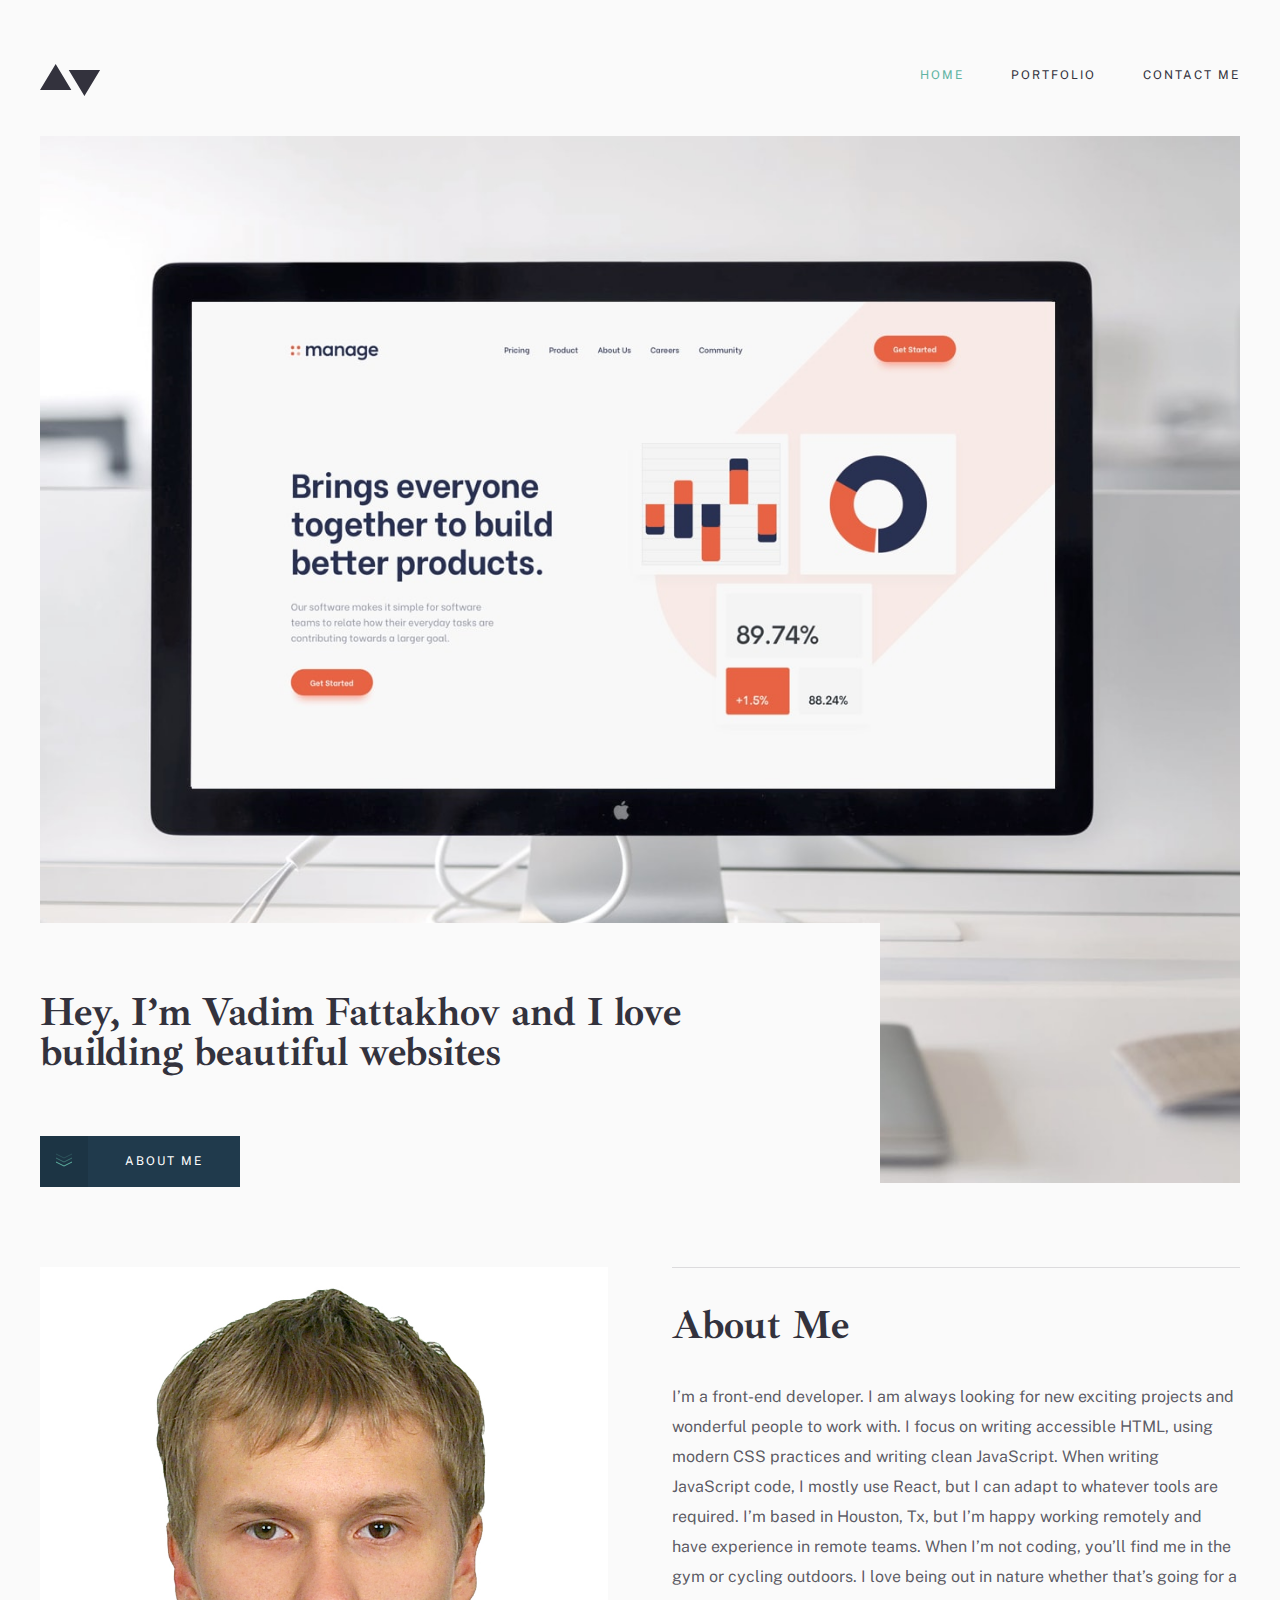
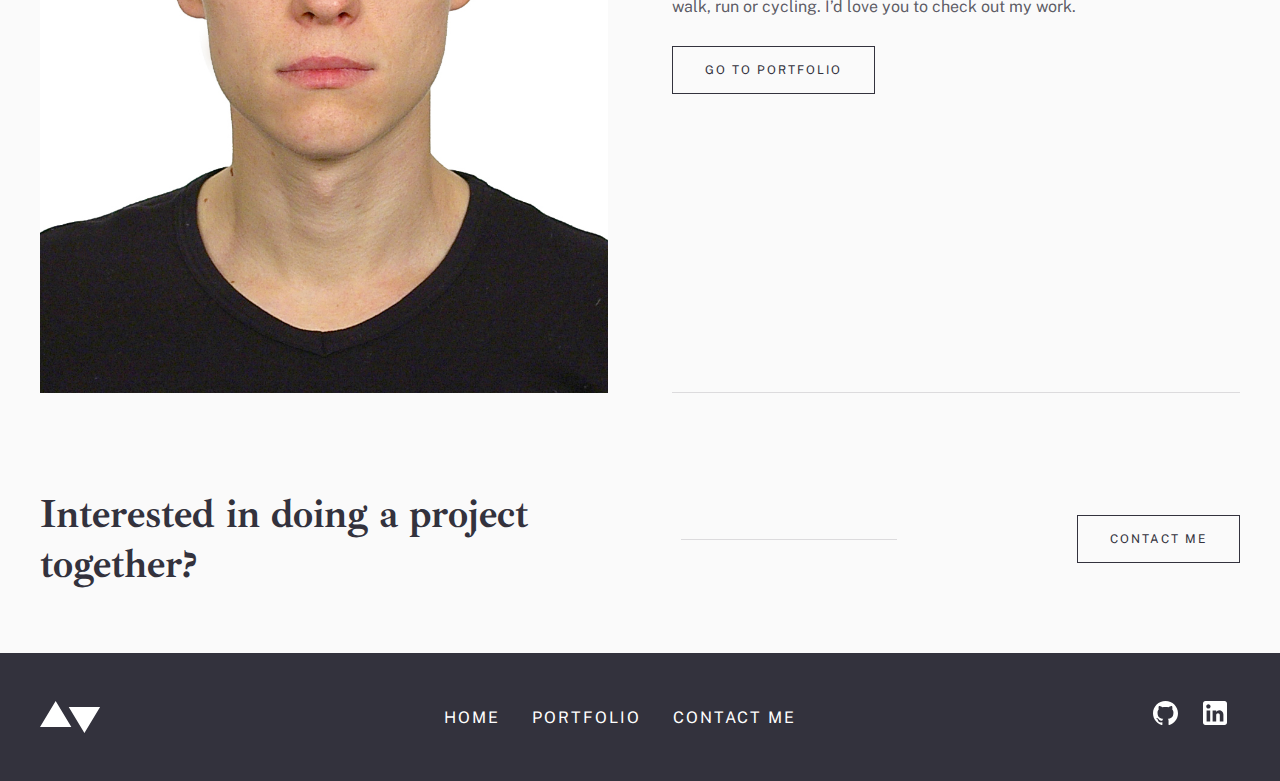
==== index.html @ 5316b746 "Replace Content. Finish Portfolio Detail" ====
<!DOCTYPE html>
<html lang="en">
  <head>
    <meta charset="UTF-8" />
    <meta name="viewport" content="width=device-width, initial-scale=1.0" />

    <link
      rel="icon"
      type="image/png"
      sizes="32x32"
      href="./images/favicon-32x32.png"
    />
    <link rel="stylesheet" href="./styles.css" />
    <script src="./script.js" defer></script>
    <title>Vadim F. Web Developer</title>
  </head>
  <body>
    <header class="navbar">
      <div class="container">
        <svg
          width="61"
          height="32"
          viewBox="0 0 61 32"
          fill="none"
          xmlns="http://www.w3.org/2000/svg"
        >
          <path
            fill-rule="evenodd"
            clip-rule="evenodd"
            d="M31.3469 26.1224L15.6735 0L0 26.1224H31.3469ZM60.0816 5.87755L44.4082 32L28.7347 5.87755H60.0816Z"
            fill="#33323d"
          />
        </svg>

        <img
          id="mobile-cta"
          class="mobile-menu"
          src="images/icons/hamburger.svg"
          alt="Open Navigation"
        />

        <nav id="nav" aria-label="primary-navigation">
          <div class="mobile-menu-exit">
            <img
              src="/images/icons/close.svg"
              id="mobile-exit"
              alt="Close Navigation"
            />
          </div>
          <ul class="nav-links">
            <li><a class="active" href="#">Home</a></li>
            <li><a href="./portfolio.html">Portfolio</a></li>
            <li><a href="./contact.html">Contact Me</a></li>
          </ul>
        </nav>
      </div>
    </header>
    <section class="hero">
      <div class="container">
        <img
          src="./images/homepage/mobile/image-homepage-hero.jpg"
          class="hero-img"
          alt="hero image"
          srcset="
            /images/homepage/mobile/image-homepage-hero.jpg      311w,
            /images/homepage/mobile/image-homepage-hero@2x.jpg   622w,
            /images/homepage/tablet/image-homepage-hero.jpg      688w,
            /images/homepage/desktop/image-homepage-hero.jpg    1110w,
            /images/homepage/tablet/image-homepage-hero@2x.jpg  1376w,
            /images/homepage/desktop/image-homepage-hero@2x.jpg 2220w
          "
        />
        <div class="welcome-block">
          <h1 class="welcome-text">
            Hey, I&CloseCurlyQuote;m Vadim Fattakhov and I love building
            beautiful websites
          </h1>

          <a href="#about-me">
            <div class="about-me-link">
              <div class="arrows">
                <img src="/images/icons/down-arrows.svg" alt="down-arrows" />
              </div>
              <div class="about-me-text">About Me</div>
            </div>
          </a>
        </div>
      </div>
    </section>
    <main class="main">
      <div class="container">
        <div class="main-pic">
          <!-- <img
            src="/images/homepage/mobile/image-homepage-hero.jpg"
            alt="Developer's Picture"
            srcset="
              /images/homepage/mobile/image-homepage-profile.jpg      311w,
              /images/homepage/mobile/image-homepage-profile@2x.jpg   622w,
              /images/homepage/tablet/image-homepage-profile.jpg      281w,
              /images/homepage/desktop/image-homepage-profile.jpg     540w,
              /images/homepage/desktop/image-homepage-profile@2x.jpg 1080w
            "
          /> -->
          <img
            src="/images/homepage/Vadim_photo.jpg"
            alt="Developer's Picture"
          />
        </div>
        <article class="main-text">
          <h2 id="about-me">About Me</h2>
          <p>
            I&CloseCurlyQuote;m a front-end developer. I am always looking for
            new exciting projects and wonderful people to work with. I focus on
            writing accessible HTML, using modern CSS practices and writing
            clean JavaScript. When writing JavaScript code, I mostly use React,
            but I can adapt to whatever tools are required. I&CloseCurlyQuote;m
            based in Houston, Tx, but I&CloseCurlyQuote;m happy working remotely
            and have experience in remote teams. When I&CloseCurlyQuote;m not
            coding, you&CloseCurlyQuote;ll find me in the gym or cycling
            outdoors. I love being out in nature whether that&CloseCurlyQuote;s
            going for a walk, run or cycling. I&CloseCurlyQuote;d love you to
            check out my work.
          </p>
          <a class="main-cta" href="./portfolio.html">Go To Portfolio</a>
        </article>
      </div>
    </main>
    <section class="cooperation">
      <div class="container">
        <h2>Interested in doing a project together?</h2>
        <div class="cross-line"></div>
        <div class="cta-div">
          <a class="main-cta" href="#">Contact Me</a>
        </div>
      </div>
    </section>
    <footer class="footer">
      <div class="container">
        <nav class="secondary-navigation" aria-label="secondary-navigation">
          <svg
            width="61"
            height="32"
            viewBox="0 0 61 32"
            fill="none"
            xmlns="http://www.w3.org/2000/svg"
          >
            <path
              fill-rule="evenodd"
              clip-rule="evenodd"
              d="M31.3469 26.1224L15.6735 0L0 26.1224H31.3469ZM60.0816 5.87755L44.4082 32L28.7347 5.87755H60.0816Z"
              fill="white"
            />
          </svg>

          <ul class="nav-links">
            <li><a href="">Home</a></li>
            <li><a href="./portfolio.html">Portfolio</a></li>
            <li><a href="./contact.html">Contact Me</a></li>
          </ul>
          <ul class="social-links">
            <li>
              <a href="https://github.com/VFTHV">
                <svg
                  width="25"
                  height="24"
                  viewBox="0 0 25 24"
                  fill="none"
                  xmlns="http://www.w3.org/2000/svg"
                >
                  <path
                    d="M12.5 0C5.59375 0 0 5.50948 0 12.3045C0 17.742 3.58125 22.3531 8.54688 23.9788C9.17188 24.0946 9.40104 23.7137 9.40104 23.3871C9.40104 23.095 9.39062 22.3207 9.38542 21.295C5.90833 22.0369 5.175 19.6442 5.175 19.6442C4.60625 18.2241 3.78437 17.8443 3.78437 17.8443C2.65208 17.0815 3.87188 17.0971 3.87188 17.0971C5.12708 17.1827 5.78646 18.3649 5.78646 18.3649C6.90104 20.2463 8.7125 19.7027 9.42708 19.3886C9.53958 18.5924 9.86146 18.0509 10.2188 17.743C7.44271 17.4352 4.525 16.3771 4.525 11.6628C4.525 10.3198 5.00937 9.22212 5.81146 8.36127C5.67083 8.05031 5.24896 6.7992 5.92083 5.10462C5.92083 5.10462 6.96771 4.77489 9.35833 6.36617C10.3583 6.09278 11.4208 5.95713 12.4833 5.95087C13.5458 5.95713 14.6083 6.09278 15.6083 6.36617C17.9833 4.77489 19.0302 5.10462 19.0302 5.10462C19.7021 6.7992 19.2802 8.05031 19.1552 8.36127C19.9521 9.22212 20.4365 10.3198 20.4365 11.6628C20.4365 16.3897 17.5146 17.43 14.7333 17.7326C15.1708 18.102 15.5771 18.8564 15.5771 20.0094C15.5771 21.656 15.5615 22.9791 15.5615 23.3788C15.5615 23.7012 15.7802 24.0862 16.4208 23.9631C21.4219 22.3478 25 17.7336 25 12.3045C25 5.50948 19.4031 0 12.5 0V0Z"
                    fill="white"
                  />
                </svg>
              </a>
            </li>
            <li>
              <a href="https://www.linkedin.com/in/vadim-fthv/">
                <svg
                  width="24"
                  height="24"
                  viewBox="0 0 24 24"
                  fill="none"
                  xmlns="http://www.w3.org/2000/svg"
                >
                  <path
                    fill-rule="evenodd"
                    clip-rule="evenodd"
                    d="M2.4 0H21.6C22.92 0 24 1.08 24 2.4V21.6C24 22.92 22.92 24 21.6 24H2.4C1.08 24 0 22.92 0 21.6V2.4C0 1.08 1.08 0 2.4 0ZM3.6 20.4H7.2V9.6H3.6V20.4ZM5.4 7.56C4.2 7.56 3.24 6.6 3.24 5.4C3.24 4.2 4.2 3.24 5.4 3.24C6.6 3.24 7.56 4.2 7.56 5.4C7.56 6.6 6.6 7.56 5.4 7.56ZM16.8 20.4H20.4V13.56C20.4 11.28 18.48 9.36 16.2 9.36C15.12 9.36 13.8 10.08 13.2 11.04V9.6H9.6V20.4H13.2V14.04C13.2 13.08 14.04 12.24 15 12.24C15.96 12.24 16.8 13.08 16.8 14.04V20.4Z"
                    fill="white"
                  />
                </svg>
              </a>
            </li>
          </ul>
        </nav>
      </div>
    </footer>
  </body>
</html>
---- styles.css ----
@import url("https://fonts.googleapis.com/css2?family=Ibarra+Real+Nova:wght@400;500;800&family=Public+Sans:wght@400;500;700&display=swap");
* {
  -webkit-box-sizing: border-box;
          box-sizing: border-box;
  margin: 0;
  padding: 0;
}

* ul {
  list-style-type: none;
}

* a {
  text-decoration: none;
}

body {
  font-family: Public Sans;
  background-color: #fafafa;
  color: #33323d;
}

h1,
h2 {
  font-family: Ibarra Real Nova;
  font-size: 40px;
  font-weight: 800;
}

.container {
  margin-inline: 1.5rem;
}

.navbar {
  margin-block: 2.5rem;
}

.navbar .container {
  display: -webkit-box;
  display: -ms-flexbox;
  display: flex;
  place-content: space-between;
}

.navbar .mobile-menu {
  cursor: pointer;
  height: 13px;
}

.navbar nav {
  display: block;
  position: fixed;
  right: 0;
  margin-right: 1.5rem;
  display: none;
}

.navbar nav .mobile-menu-exit {
  text-align: end;
}

.navbar nav .mobile-menu-exit img {
  background-color: #fafafa;
  cursor: pointer;
  height: 24px;
  width: 24px;
}

.navbar nav .nav-links {
  background-color: #33323d;
  padding: 1rem 4rem;
  margin-top: 2rem;
}

.navbar nav .nav-links li {
  text-align: center;
  margin-block: 1rem;
}

.navbar nav .nav-links li a {
  color: white;
  letter-spacing: 2px;
  text-transform: uppercase;
  font-size: 12px;
}

nav.visible {
  display: block;
}

.hero .hero-img {
  width: 100%;
}

.hero .welcome-text {
  margin-top: 1.3rem;
  margin-bottom: 2rem;
  line-height: 40px;
}

.about-me-link {
  background-color: #203a4c;
  width: 12.5rem;
  display: -webkit-box;
  display: -ms-flexbox;
  display: flex;
  -webkit-box-align: center;
      -ms-flex-align: center;
          align-items: center;
}

.about-me-link .arrows {
  padding: 1rem;
  background-color: rgba(0, 0, 0, 0.1);
}

.about-me-link .about-me-text {
  color: white;
  margin-inline: auto;
  text-transform: uppercase;
  font-size: 12px;
  letter-spacing: 2px;
}

.main .container {
  margin-top: 5rem;
  margin-bottom: 3rem;
}

.main .main-pic {
  margin-bottom: 2rem;
}

.main .main-pic img {
  width: 100%;
}

.main .main-text {
  padding-block: 2rem;
  border-top: 1px solid rgba(51, 50, 61, 0.15);
  border-bottom: 1px solid rgba(51, 50, 61, 0.15);
}

.main .main-text h2 {
  margin-bottom: 2rem;
}

p {
  line-height: 30px;
  color: rgba(51, 50, 61, 0.8);
  margin-bottom: 1.5rem;
}

.main-cta {
  padding: 1rem 2rem;
  display: inline-block;
  border: 1px solid #33323d;
  color: #33323d;
  font-size: 12px;
  letter-spacing: 2px;
  text-transform: uppercase;
}

.secondary-cta {
  padding: 1rem 2rem;
  display: inline-block;
  border: none;
  color: white;
  background-color: #203a4c;
  font-size: 12px;
  letter-spacing: 2px;
  text-transform: uppercase;
  cursor: pointer;
}

.cooperation {
  margin-top: 6rem;
  margin-bottom: 4rem;
  text-align: center;
}

.cooperation h2 {
  margin-bottom: 2rem;
}

.footer {
  padding-block: 3rem;
  background-color: #33323d;
}

.footer .secondary-navigation {
  text-align: center;
}

.footer .secondary-navigation .nav-links li {
  padding-block: 1rem;
}

.footer .secondary-navigation .nav-links li a {
  color: white;
  text-transform: uppercase;
  letter-spacing: 2px;
}

.social-links {
  display: -webkit-box;
  display: -ms-flexbox;
  display: flex;
  -webkit-box-pack: center;
      -ms-flex-pack: center;
          justify-content: center;
  margin-top: 1rem;
}

.social-links li {
  margin-inline: 0.5rem;
}

.justify-content-start {
  -webkit-box-pack: start;
      -ms-flex-pack: start;
          justify-content: start;
}

.main-contact-me .container {
  padding-block: 1rem;
  border-top: 1px solid rgba(51, 50, 61, 0.15);
  border-bottom: 1px solid rgba(51, 50, 61, 0.15);
}

.main-contact-me p {
  margin-block: 1rem;
}

.contact-form {
  margin-bottom: 5rem;
}

.contact-form h2 {
  margin-block: 1.5rem;
}

.contact-form .form-item {
  margin-block: 1rem;
}

.contact-form .form-item input,
.contact-form .form-item textarea {
  width: 100%;
  margin-top: 0.5rem;
  padding: 1rem;
  background-color: rgba(51, 50, 61, 0.1);
  border: none;
}

.contact-form .form-item input::-webkit-input-placeholder,
.contact-form .form-item textarea::-webkit-input-placeholder {
  font-family: Public Sans;
}

.contact-form .form-item input:-ms-input-placeholder,
.contact-form .form-item textarea:-ms-input-placeholder {
  font-family: Public Sans;
}

.contact-form .form-item input::-ms-input-placeholder,
.contact-form .form-item textarea::-ms-input-placeholder {
  font-family: Public Sans;
}

.contact-form .form-item input::placeholder,
.contact-form .form-item textarea::placeholder {
  font-family: Public Sans;
}

.contact-form .form-item input:focus,
.contact-form .form-item textarea:focus {
  outline: solid 1px #5fb4a2;
}

.form-error::after {
  content: "This field is required";
  font-size: 10px;
  font-weight: 800;
  font-style: italic;
  color: #f43030;
}

@media only screen and (min-width: 768px) {
  .container {
    margin-inline: 2.5rem;
  }
  .navbar {
    margin-top: 4rem;
  }
  .mobile-menu,
  .mobile-menu-exit {
    display: none;
  }
  #nav {
    display: initial;
    position: unset;
    margin-right: 0;
  }
  #nav .nav-links {
    background-color: unset;
    padding: unset;
    width: 20rem;
    display: -webkit-box;
    display: -ms-flexbox;
    display: flex;
    -webkit-box-pack: justify;
        -ms-flex-pack: justify;
            justify-content: space-between;
    margin-top: 0;
  }
  #nav .nav-links li {
    text-align: unset;
    margin-block: unset;
  }
  #nav .nav-links li a {
    color: #33323d;
    letter-spacing: 2px;
    text-transform: uppercase;
    font-size: 12px;
  }
  #nav .nav-links li .active {
    color: #5fb4a2;
  }
  .hero .container {
    position: relative;
  }
  .hero .container .welcome-block {
    position: absolute;
    bottom: 0;
    background-color: #fafafa;
    width: 70%;
    padding-top: 3rem;
  }
  .hero .container .welcome-block .welcome-text {
    width: 80%;
    margin-bottom: 4rem;
  }
  .main .container {
    display: -webkit-box;
    display: -ms-flexbox;
    display: flex;
    gap: 4rem;
  }
  .main .container .main-pic {
    margin-bottom: 0;
  }
  .main .container .main-pic img {
    height: 100%;
    -o-object-fit: cover;
       object-fit: cover;
    -o-object-position: 80% 0%;
       object-position: 80% 0%;
  }
  .main .container > * {
    -webkit-box-flex: 2;
        -ms-flex: 2;
            flex: 2;
  }
  .cooperation .container {
    display: -ms-grid;
    display: grid;
    -ms-grid-columns: 0.9fr 0.32fr 0.46fr;
        grid-template-columns: 0.9fr 0.32fr 0.46fr;
    -ms-grid-rows: 1fr;
        grid-template-rows: 1fr;
    grid-column-gap: 2rem;
    grid-row-gap: 0px;
  }
  .cooperation .container h2 {
    text-align: start;
    margin-bottom: 0;
  }
  .cooperation .container .cross-line {
    width: 100%;
    margin-block: auto;
    height: 0;
    border-top: 1px solid rgba(51, 50, 61, 0.15);
  }
  .cooperation .container .cta-div {
    margin-block: auto;
    text-align: end;
  }
  .footer {
    padding-block: 3rem;
  }
  .footer .secondary-navigation {
    display: -webkit-box;
    display: -ms-flexbox;
    display: flex;
    -webkit-box-pack: justify;
        -ms-flex-pack: justify;
            justify-content: space-between;
  }
  .footer .secondary-navigation .nav-links {
    display: -webkit-box;
    display: -ms-flexbox;
    display: flex;
  }
  .footer .secondary-navigation .nav-links li {
    padding-block: unset;
    margin-block: auto;
    margin-inline: 1rem;
  }
  .footer .secondary-navigation .social-links {
    display: -webkit-box;
    display: -ms-flexbox;
    display: flex;
    -webkit-box-pack: center;
        -ms-flex-pack: center;
            justify-content: center;
    margin-top: 0;
  }
  .footer .secondary-navigation .social-links li {
    margin-inline: 0.8rem;
  }
  .about-me-link:hover {
    background-color: #5fb4a2;
  }
  .main-cta:hover {
    background-color: #33323d;
    color: #eaeaeb;
  }
  .secondary-cta:hover {
    background-color: #5fb4a2;
  }
  .portfolio .container:nth-child(even) {
    -webkit-box-orient: horizontal;
    -webkit-box-direction: reverse;
        -ms-flex-direction: row-reverse;
            flex-direction: row-reverse;
  }
  .portfolio .container .main-pic {
    padding-block: 3rem;
  }
}

@media only screen and (min-width: 1440px) {
  .container {
    margin-inline: 10.3rem;
  }
  .hero .container .welcome-block {
    background-color: #fafafa;
    width: 40%;
    padding-top: 3rem;
  }
  .hero .container .welcome-block .welcome-text {
    font-size: 50px;
    width: 80%;
    margin-bottom: 4rem;
    line-height: 50px;
  }
  .main .container {
    display: -webkit-box;
    display: -ms-flexbox;
    display: flex;
    gap: 8rem;
  }
  .main .container .main-pic {
    -webkit-box-flex: 1;
        -ms-flex-positive: 1;
            flex-grow: 1;
  }
  .main .container .main-text {
    -webkit-box-flex: 0.6;
        -ms-flex-positive: 0.6;
            flex-grow: 0.6;
    margin-right: 6rem;
    display: -webkit-box;
    display: -ms-flexbox;
    display: flex;
    -webkit-box-orient: vertical;
    -webkit-box-direction: normal;
        -ms-flex-direction: column;
            flex-direction: column;
    -webkit-box-pack: center;
        -ms-flex-pack: center;
            justify-content: center;
    -webkit-box-align: start;
        -ms-flex-align: start;
            align-items: flex-start;
  }
  .cooperation .container {
    -ms-grid-columns: 0.8fr 0.9fr 0.46fr;
        grid-template-columns: 0.8fr 0.9fr 0.46fr;
    grid-column-gap: 1rem;
  }
}
/*# sourceMappingURL=styles.css.map */
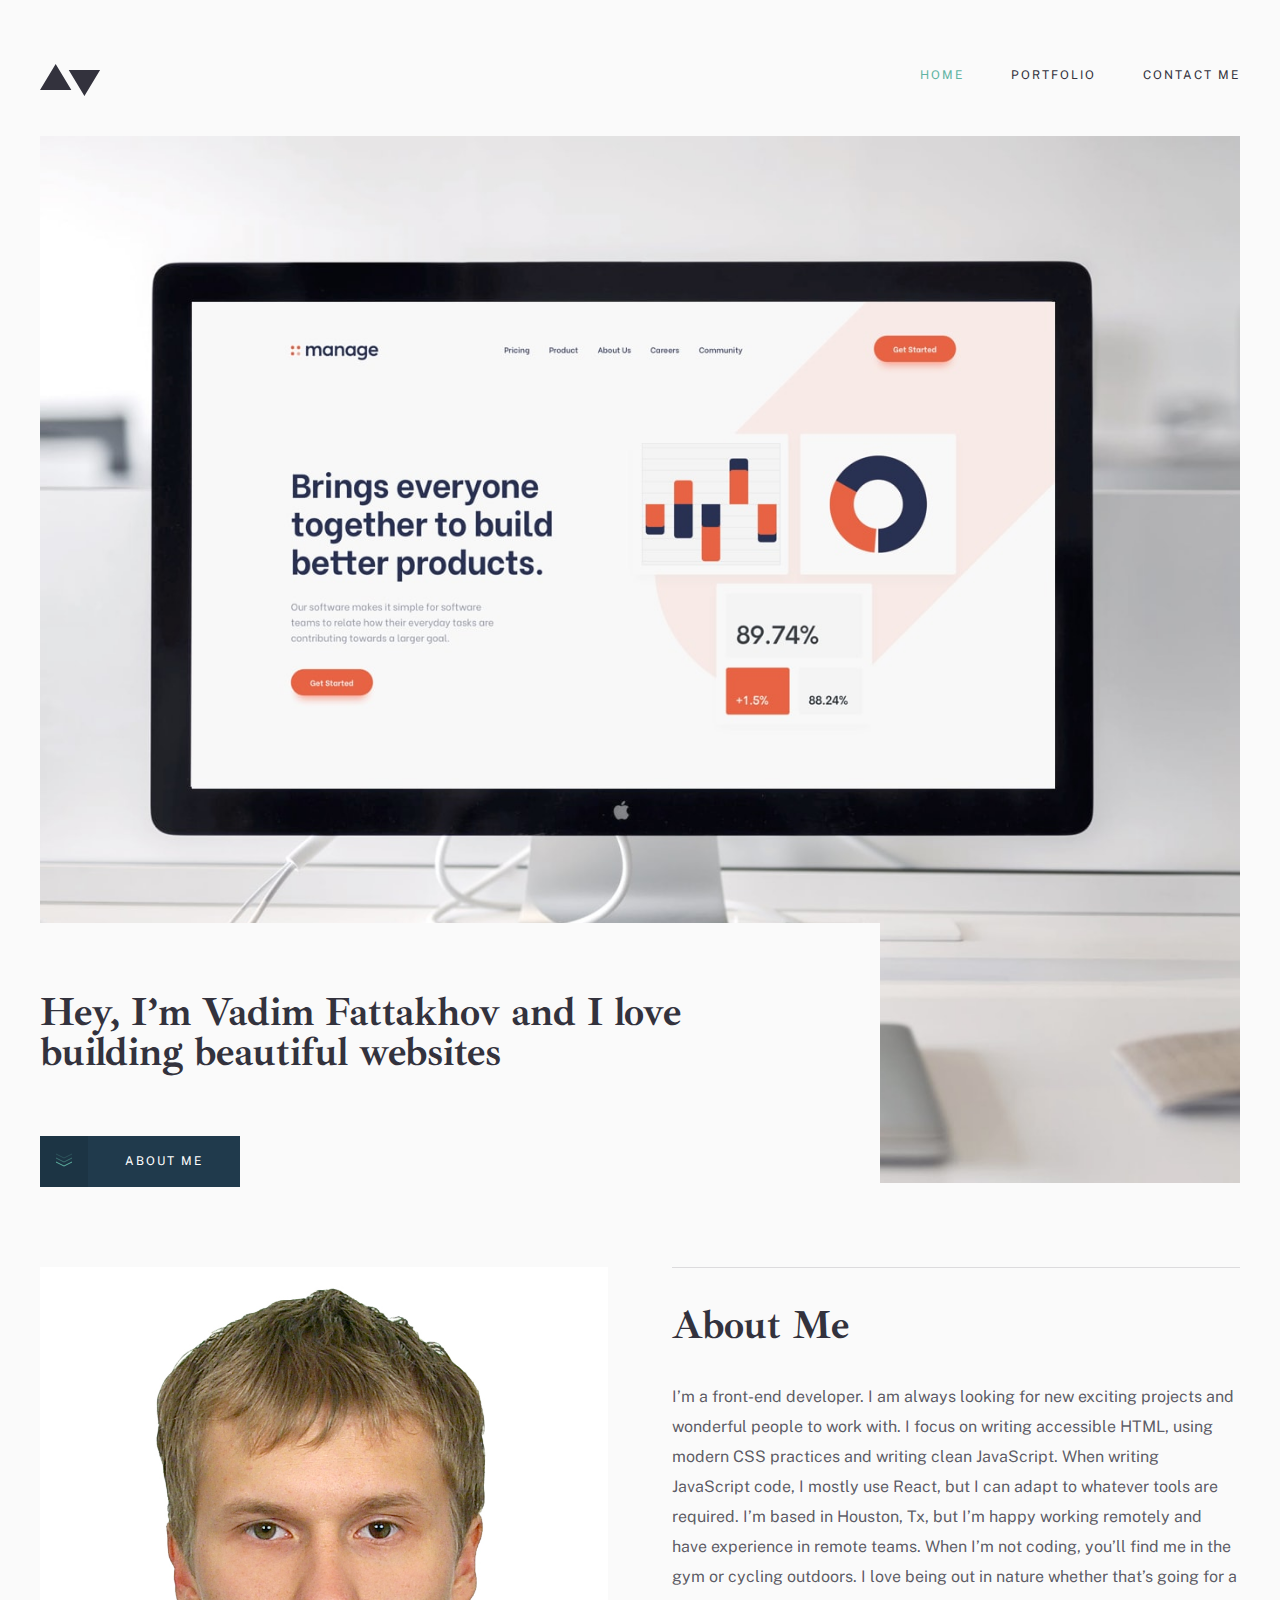
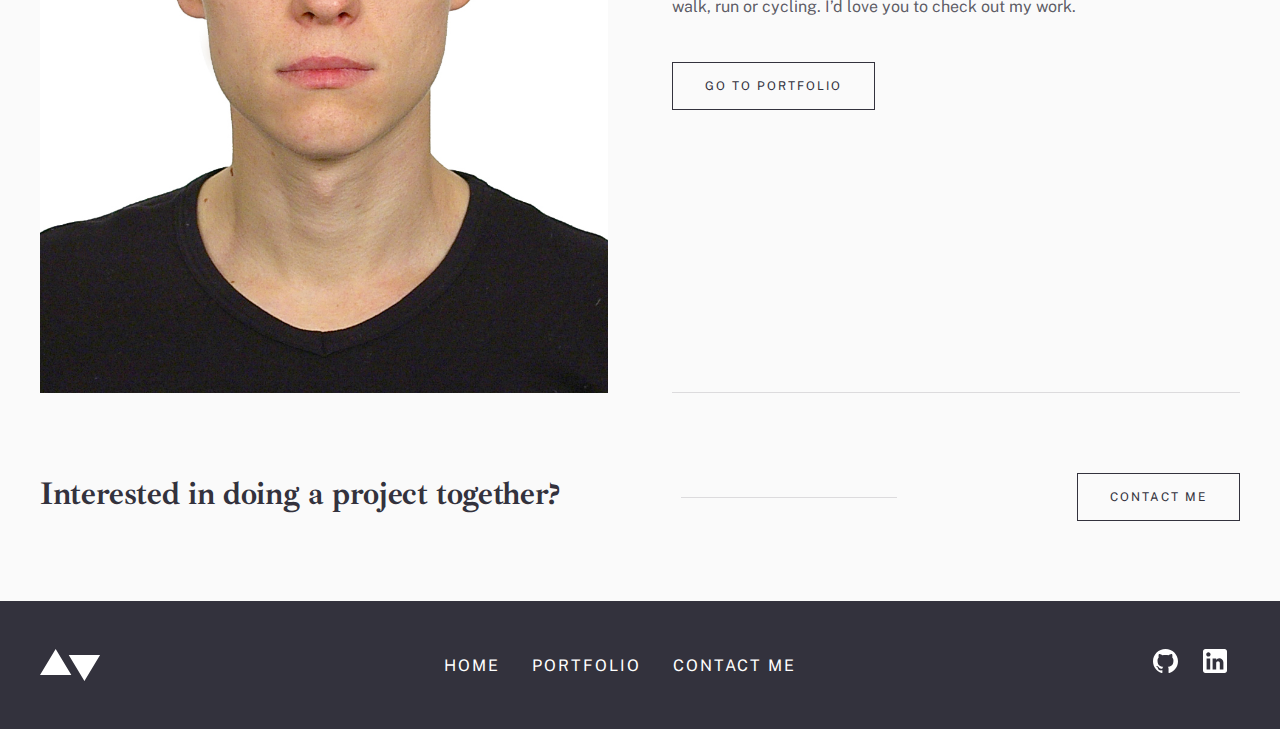
==== commit 9968182d: "Portfolio Detail Desktop Layout Fixes" ====
--- a/index.html
+++ b/index.html
@@ -71,7 +71,7 @@
           "
         />
         <div class="welcome-block">
-          <h1 class="welcome-text">
+          <h1 class="h1 welcome-text">
             Hey, I&CloseCurlyQuote;m Vadim Fattakhov and I love building
             beautiful websites
           </h1>
@@ -106,8 +106,8 @@
             alt="Developer's Picture"
           />
         </div>
-        <article class="main-text">
-          <h2 id="about-me">About Me</h2>
+        <article class="main-text borders">
+          <h2 class="h1" id="about-me">About Me</h2>
           <p>
             I&CloseCurlyQuote;m a front-end developer. I am always looking for
             new exciting projects and wonderful people to work with. I focus on
@@ -127,7 +127,7 @@
     </main>
     <section class="cooperation">
       <div class="container">
-        <h2>Interested in doing a project together?</h2>
+        <h2 class="h2">Interested in doing a project together?</h2>
         <div class="cross-line"></div>
         <div class="cta-div">
           <a class="main-cta" href="#">Contact Me</a>
--- a/styles.css
+++ b/styles.css
@@ -20,15 +20,54 @@
   color: #33323d;
 }
 
-h1,
-h2 {
+.h1 {
   font-family: Ibarra Real Nova;
   font-size: 40px;
   font-weight: 800;
+  margin-block: 2rem;
+}
+
+.h2,
+.h3 {
+  font-family: Ibarra Real Nova;
+  font-size: 32px;
+  font-weight: 400;
+  line-height: 42px;
+  letter-spacing: -0.36px;
+  margin-block: 1rem;
 }
 
 .container {
   margin-inline: 1.5rem;
+}
+
+.borders {
+  border-top: 1px solid rgba(51, 50, 61, 0.15);
+  border-bottom: 1px solid rgba(51, 50, 61, 0.15);
+}
+
+.m-bl-1 {
+  margin-block: 1rem;
+}
+
+.m-bl-2 {
+  margin-block: 2rem;
+}
+
+.m-bl-3 {
+  margin-block: 3rem;
+}
+
+.p-bl-1 {
+  padding-block: 1rem;
+}
+
+.p-bl-2 {
+  padding-block: 2rem;
+}
+
+.p-bl-3 {
+  padding-block: 3rem;
 }
 
 .navbar {
@@ -136,13 +175,7 @@
 }
 
 .main .main-text {
-  padding-block: 2rem;
-  border-top: 1px solid rgba(51, 50, 61, 0.15);
-  border-bottom: 1px solid rgba(51, 50, 61, 0.15);
-}
-
-.main .main-text h2 {
-  margin-bottom: 2rem;
+  padding-bottom: 2rem;
 }
 
 p {
@@ -153,6 +186,7 @@
 
 .main-cta {
   padding: 1rem 2rem;
+  margin-block: 1rem;
   display: inline-block;
   border: 1px solid #33323d;
   color: #33323d;
@@ -174,13 +208,12 @@
 }
 
 .cooperation {
-  margin-top: 6rem;
-  margin-bottom: 4rem;
+  margin-block: 4rem;
   text-align: center;
 }
 
 .cooperation h2 {
-  margin-bottom: 2rem;
+  font-weight: 800;
 }
 
 .footer {
@@ -224,8 +257,6 @@
 
 .main-contact-me .container {
   padding-block: 1rem;
-  border-top: 1px solid rgba(51, 50, 61, 0.15);
-  border-bottom: 1px solid rgba(51, 50, 61, 0.15);
 }
 
 .main-contact-me p {
@@ -286,6 +317,45 @@
   color: #f43030;
 }
 
+.proj-descr .preview-items img {
+  width: 100%;
+}
+
+.portfolio-nav .container {
+  display: -webkit-box;
+  display: -ms-flexbox;
+  display: flex;
+  -webkit-box-pack: justify;
+      -ms-flex-pack: justify;
+          justify-content: space-between;
+}
+
+.portfolio-nav .container .nav-item {
+  width: 50%;
+}
+
+.portfolio-nav .container .nav-item a {
+  display: block;
+  color: #33323d;
+  cursor: pointer;
+}
+
+.portfolio-nav .container .nav-item a p {
+  margin-bottom: unset;
+}
+
+.portfolio-nav .container .reverse {
+  text-align: end;
+  border-left: 1px solid rgba(51, 50, 61, 0.15);
+}
+
+.portf-detail-main .aside {
+  font-size: 13px;
+  color: #5fb4a2;
+  line-height: 30px;
+  font-weight: 800;
+}
+
 @media only screen and (min-width: 768px) {
   .container {
     margin-inline: 2.5rem;
@@ -361,6 +431,45 @@
     -webkit-box-flex: 2;
         -ms-flex: 2;
             flex: 2;
+  }
+  .portf-detail-main .portf-detail-text {
+    display: -ms-grid;
+    display: grid;
+    -ms-grid-columns: 0.8fr 1fr;
+        grid-template-columns: 0.8fr 1fr;
+    -ms-grid-rows: 1fr (0.5fr)[2];
+        grid-template-rows: 1fr repeat(2, 0.5fr);
+    grid-column-gap: 4rem;
+    grid-row-gap: 0px;
+  }
+  .portf-detail-main .h1 {
+    -ms-grid-row: 1;
+    -ms-grid-row-span: 1;
+    -ms-grid-column: 1;
+    -ms-grid-column-span: 1;
+    grid-area: 1 / 1 / 2 / 2;
+  }
+  .portf-detail-main .aside {
+    -ms-grid-row: 2;
+    -ms-grid-row-span: 1;
+    -ms-grid-column: 1;
+    -ms-grid-column-span: 1;
+    grid-area: 2 / 1 / 3 / 2;
+  }
+  .portf-detail-main .action {
+    -ms-grid-row: 3;
+    -ms-grid-row-span: 1;
+    -ms-grid-column: 1;
+    -ms-grid-column-span: 1;
+    grid-area: 3 / 1 / 4 / 2;
+  }
+  .portf-detail-main p {
+    -ms-grid-row: 1;
+    -ms-grid-row-span: 3;
+    -ms-grid-column: 2;
+    -ms-grid-column-span: 1;
+    grid-area: 1 / 2 / 4 / 3;
+    margin-block: auto;
   }
   .cooperation .container {
     display: -ms-grid;
@@ -438,11 +547,32 @@
   .portfolio .container .main-pic {
     padding-block: 3rem;
   }
+  .portfolio-nav .nav-item .layout {
+    display: -webkit-box;
+    display: -ms-flexbox;
+    display: flex;
+    -webkit-box-align: center;
+        -ms-flex-align: center;
+            align-items: center;
+    gap: 2rem;
+  }
+  .portfolio-nav .nav-item .reverse {
+    -webkit-box-orient: horizontal;
+    -webkit-box-direction: reverse;
+        -ms-flex-direction: row-reverse;
+            flex-direction: row-reverse;
+  }
+  .portfolio-nav .nav-item p {
+    margin-bottom: unset;
+  }
 }
 
 @media only screen and (min-width: 1440px) {
   .container {
     margin-inline: 10.3rem;
+  }
+  .hero .container {
+    padding-bottom: 3rem;
   }
   .hero .container .welcome-block {
     background-color: #fafafa;
@@ -490,5 +620,26 @@
         grid-template-columns: 0.8fr 0.9fr 0.46fr;
     grid-column-gap: 1rem;
   }
+  .portf-detail-main .container {
+    display: -webkit-box;
+    display: -ms-flexbox;
+    display: flex;
+    gap: 8rem;
+  }
+  .portf-detail-main .portf-detail-text {
+    display: unset;
+    -webkit-box-pack: justify;
+        -ms-flex-pack: justify;
+            justify-content: space-between;
+    -ms-flex-item-align: start;
+        -ms-grid-row-align: start;
+        align-self: start;
+  }
+  .portf-detail-main .aside {
+    font-size: 16px;
+  }
+  .portf-detail-main p {
+    margin-block: 1rem;
+  }
 }
 /*# sourceMappingURL=styles.css.map */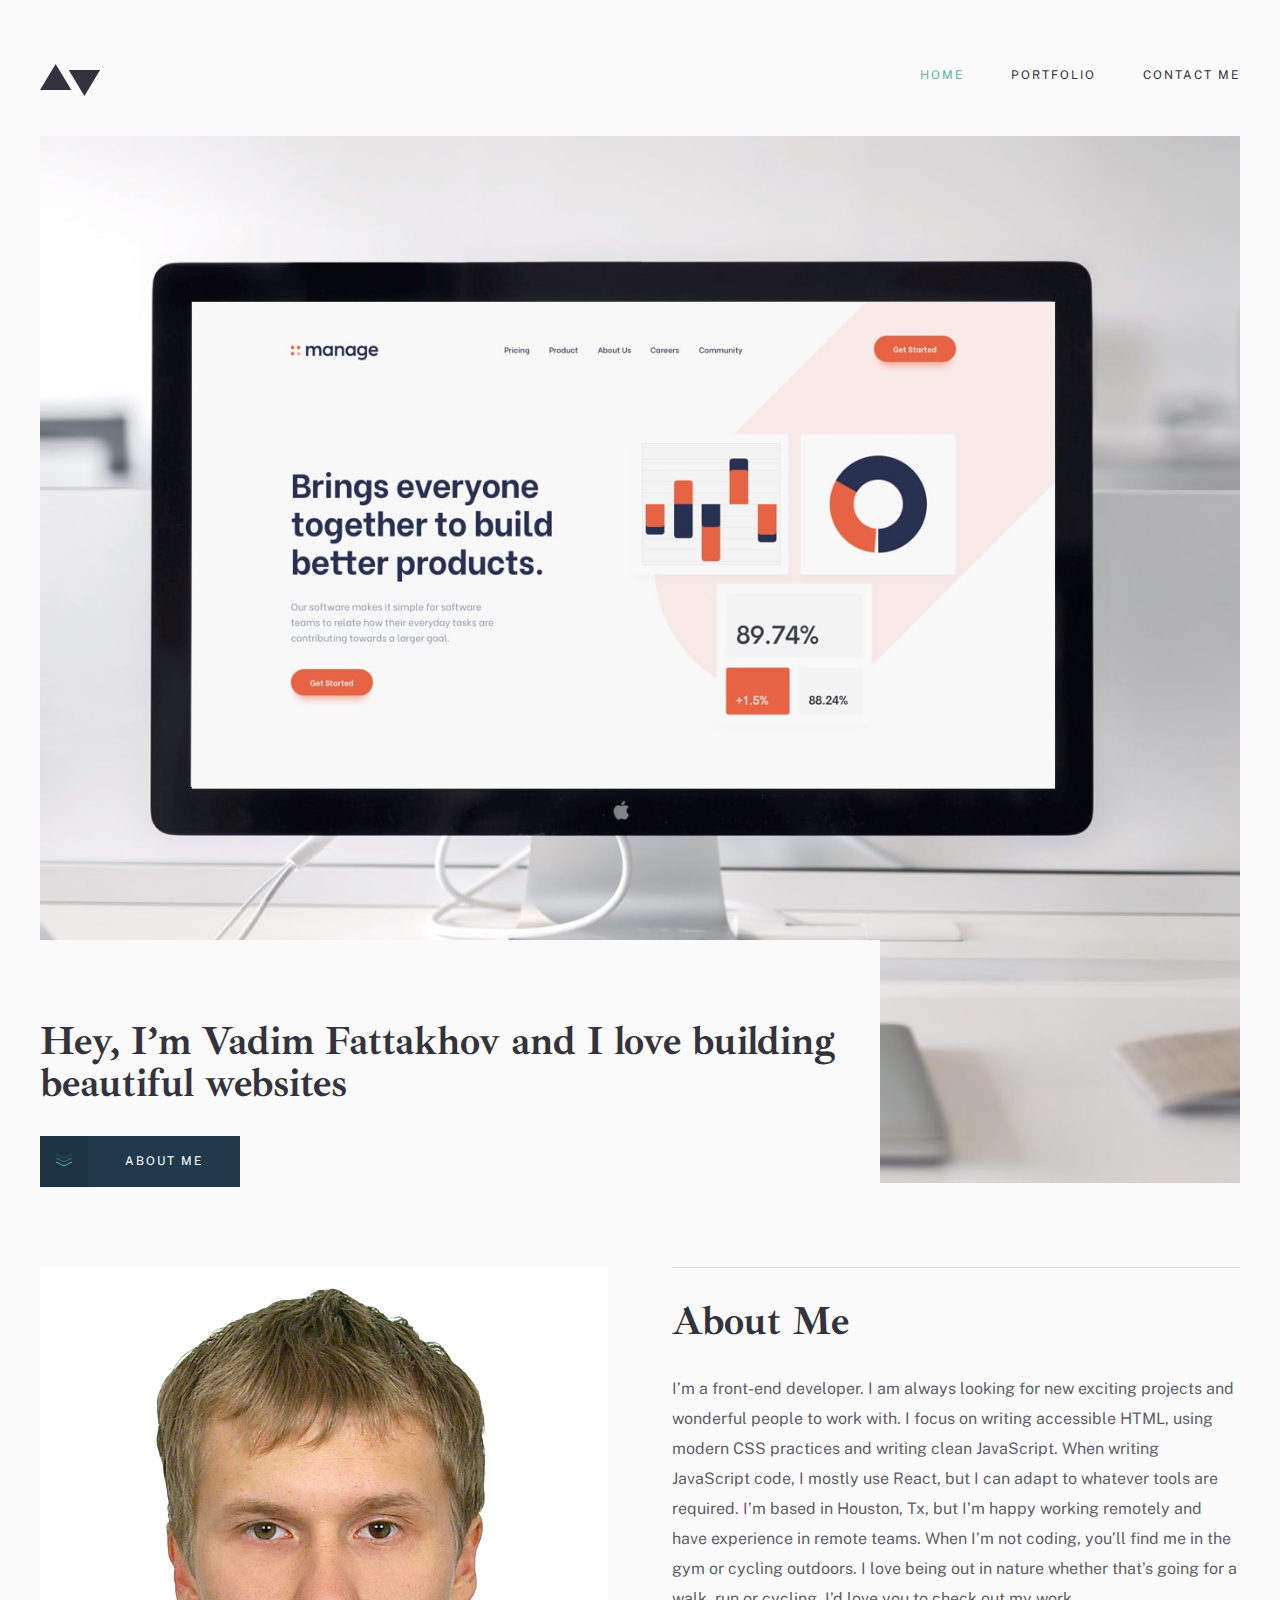
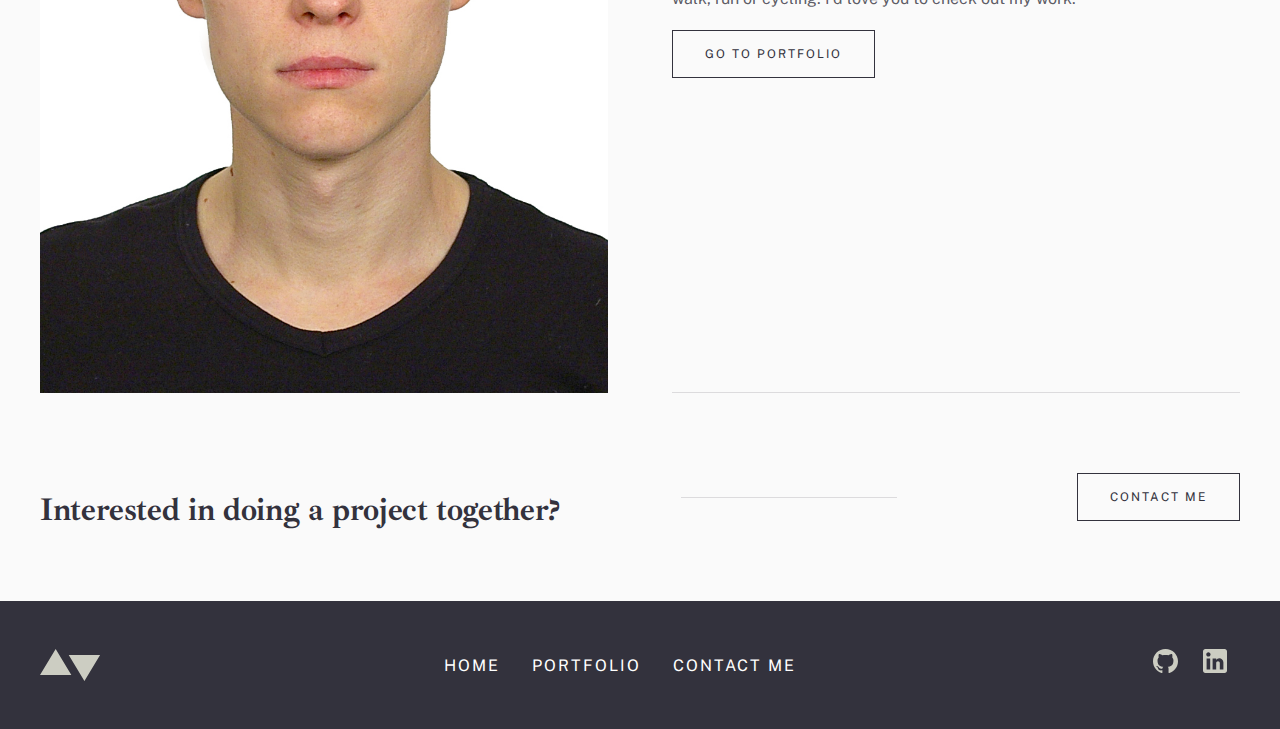
==== commit 40418d65: "Unify Margin Padding styling. Fillout Alts" ====
--- a/index.html
+++ b/index.html
@@ -17,21 +17,7 @@
   <body>
     <header class="navbar">
       <div class="container">
-        <svg
-          width="61"
-          height="32"
-          viewBox="0 0 61 32"
-          fill="none"
-          xmlns="http://www.w3.org/2000/svg"
-        >
-          <path
-            fill-rule="evenodd"
-            clip-rule="evenodd"
-            d="M31.3469 26.1224L15.6735 0L0 26.1224H31.3469ZM60.0816 5.87755L44.4082 32L28.7347 5.87755H60.0816Z"
-            fill="#33323d"
-          />
-        </svg>
-
+        <img src="./images/icons/logo.svg" alt="Logo Image" />
         <img
           id="mobile-cta"
           class="mobile-menu"
@@ -71,7 +57,7 @@
           "
         />
         <div class="welcome-block">
-          <h1 class="h1 welcome-text">
+          <h1 class="h1 m-bl-2">
             Hey, I&CloseCurlyQuote;m Vadim Fattakhov and I love building
             beautiful websites
           </h1>
@@ -90,24 +76,13 @@
     <main class="main">
       <div class="container">
         <div class="main-pic">
-          <!-- <img
-            src="/images/homepage/mobile/image-homepage-hero.jpg"
-            alt="Developer's Picture"
-            srcset="
-              /images/homepage/mobile/image-homepage-profile.jpg      311w,
-              /images/homepage/mobile/image-homepage-profile@2x.jpg   622w,
-              /images/homepage/tablet/image-homepage-profile.jpg      281w,
-              /images/homepage/desktop/image-homepage-profile.jpg     540w,
-              /images/homepage/desktop/image-homepage-profile@2x.jpg 1080w
-            "
-          /> -->
           <img
             src="/images/homepage/Vadim_photo.jpg"
             alt="Developer's Picture"
           />
         </div>
         <article class="main-text borders">
-          <h2 class="h1" id="about-me">About Me</h2>
+          <h2 class="h1 m-bl-2" id="about-me">About Me</h2>
           <p>
             I&CloseCurlyQuote;m a front-end developer. I am always looking for
             new exciting projects and wonderful people to work with. I focus on
@@ -127,7 +102,7 @@
     </main>
     <section class="cooperation">
       <div class="container">
-        <h2 class="h2">Interested in doing a project together?</h2>
+        <h2 class="h2 m-bl-2">Interested in doing a project together?</h2>
         <div class="cross-line"></div>
         <div class="cta-div">
           <a class="main-cta" href="#">Contact Me</a>
@@ -137,20 +112,11 @@
     <footer class="footer">
       <div class="container">
         <nav class="secondary-navigation" aria-label="secondary-navigation">
-          <svg
-            width="61"
-            height="32"
-            viewBox="0 0 61 32"
-            fill="none"
-            xmlns="http://www.w3.org/2000/svg"
-          >
-            <path
-              fill-rule="evenodd"
-              clip-rule="evenodd"
-              d="M31.3469 26.1224L15.6735 0L0 26.1224H31.3469ZM60.0816 5.87755L44.4082 32L28.7347 5.87755H60.0816Z"
-              fill="white"
-            />
-          </svg>
+          <img
+            class="smm-logo"
+            src="./images/icons/logo.svg"
+            alt="Logo Image"
+          />
 
           <ul class="nav-links">
             <li><a href="">Home</a></li>
@@ -160,36 +126,20 @@
           <ul class="social-links">
             <li>
               <a href="https://github.com/VFTHV">
-                <svg
-                  width="25"
-                  height="24"
-                  viewBox="0 0 25 24"
-                  fill="none"
-                  xmlns="http://www.w3.org/2000/svg"
-                >
-                  <path
-                    d="M12.5 0C5.59375 0 0 5.50948 0 12.3045C0 17.742 3.58125 22.3531 8.54688 23.9788C9.17188 24.0946 9.40104 23.7137 9.40104 23.3871C9.40104 23.095 9.39062 22.3207 9.38542 21.295C5.90833 22.0369 5.175 19.6442 5.175 19.6442C4.60625 18.2241 3.78437 17.8443 3.78437 17.8443C2.65208 17.0815 3.87188 17.0971 3.87188 17.0971C5.12708 17.1827 5.78646 18.3649 5.78646 18.3649C6.90104 20.2463 8.7125 19.7027 9.42708 19.3886C9.53958 18.5924 9.86146 18.0509 10.2188 17.743C7.44271 17.4352 4.525 16.3771 4.525 11.6628C4.525 10.3198 5.00937 9.22212 5.81146 8.36127C5.67083 8.05031 5.24896 6.7992 5.92083 5.10462C5.92083 5.10462 6.96771 4.77489 9.35833 6.36617C10.3583 6.09278 11.4208 5.95713 12.4833 5.95087C13.5458 5.95713 14.6083 6.09278 15.6083 6.36617C17.9833 4.77489 19.0302 5.10462 19.0302 5.10462C19.7021 6.7992 19.2802 8.05031 19.1552 8.36127C19.9521 9.22212 20.4365 10.3198 20.4365 11.6628C20.4365 16.3897 17.5146 17.43 14.7333 17.7326C15.1708 18.102 15.5771 18.8564 15.5771 20.0094C15.5771 21.656 15.5615 22.9791 15.5615 23.3788C15.5615 23.7012 15.7802 24.0862 16.4208 23.9631C21.4219 22.3478 25 17.7336 25 12.3045C25 5.50948 19.4031 0 12.5 0V0Z"
-                    fill="white"
-                  />
-                </svg>
+                <img
+                  class="smm-logo"
+                  src="./images/icons/github.svg"
+                  alt="github log image"
+                />
               </a>
             </li>
             <li>
               <a href="https://www.linkedin.com/in/vadim-fthv/">
-                <svg
-                  width="24"
-                  height="24"
-                  viewBox="0 0 24 24"
-                  fill="none"
-                  xmlns="http://www.w3.org/2000/svg"
-                >
-                  <path
-                    fill-rule="evenodd"
-                    clip-rule="evenodd"
-                    d="M2.4 0H21.6C22.92 0 24 1.08 24 2.4V21.6C24 22.92 22.92 24 21.6 24H2.4C1.08 24 0 22.92 0 21.6V2.4C0 1.08 1.08 0 2.4 0ZM3.6 20.4H7.2V9.6H3.6V20.4ZM5.4 7.56C4.2 7.56 3.24 6.6 3.24 5.4C3.24 4.2 4.2 3.24 5.4 3.24C6.6 3.24 7.56 4.2 7.56 5.4C7.56 6.6 6.6 7.56 5.4 7.56ZM16.8 20.4H20.4V13.56C20.4 11.28 18.48 9.36 16.2 9.36C15.12 9.36 13.8 10.08 13.2 11.04V9.6H9.6V20.4H13.2V14.04C13.2 13.08 14.04 12.24 15 12.24C15.96 12.24 16.8 13.08 16.8 14.04V20.4Z"
-                    fill="white"
-                  />
-                </svg>
+                <img
+                  class="smm-logo"
+                  src="./images/icons/linkedin.svg"
+                  alt="linkedin logo image"
+                />
               </a>
             </li>
           </ul>
--- a/styles.css
+++ b/styles.css
@@ -24,7 +24,7 @@
   font-family: Ibarra Real Nova;
   font-size: 40px;
   font-weight: 800;
-  margin-block: 2rem;
+  line-height: 42px;
 }
 
 .h2,
@@ -34,7 +34,6 @@
   font-weight: 400;
   line-height: 42px;
   letter-spacing: -0.36px;
-  margin-block: 1rem;
 }
 
 .container {
@@ -129,12 +128,6 @@
 
 .hero .hero-img {
   width: 100%;
-}
-
-.hero .welcome-text {
-  margin-top: 1.3rem;
-  margin-bottom: 2rem;
-  line-height: 40px;
 }
 
 .about-me-link {
@@ -181,7 +174,6 @@
 p {
   line-height: 30px;
   color: rgba(51, 50, 61, 0.8);
-  margin-bottom: 1.5rem;
 }
 
 .main-cta {
@@ -235,6 +227,11 @@
   letter-spacing: 2px;
 }
 
+.footer .smm-logo {
+  -webkit-filter: invert(100%);
+          filter: invert(100%);
+}
+
 .social-links {
   display: -webkit-box;
   display: -ms-flexbox;
@@ -249,26 +246,16 @@
   margin-inline: 0.5rem;
 }
 
-.justify-content-start {
-  -webkit-box-pack: start;
-      -ms-flex-pack: start;
-          justify-content: start;
-}
-
 .main-contact-me .container {
   padding-block: 1rem;
 }
 
-.main-contact-me p {
-  margin-block: 1rem;
-}
-
 .contact-form {
   margin-bottom: 5rem;
 }
 
 .contact-form h2 {
-  margin-block: 1.5rem;
+  font-weight: 800;
 }
 
 .contact-form .form-item {
@@ -641,5 +628,8 @@
   .portf-detail-main p {
     margin-block: 1rem;
   }
+  .proj-descr {
+    margin-top: 0;
+  }
 }
 /*# sourceMappingURL=styles.css.map */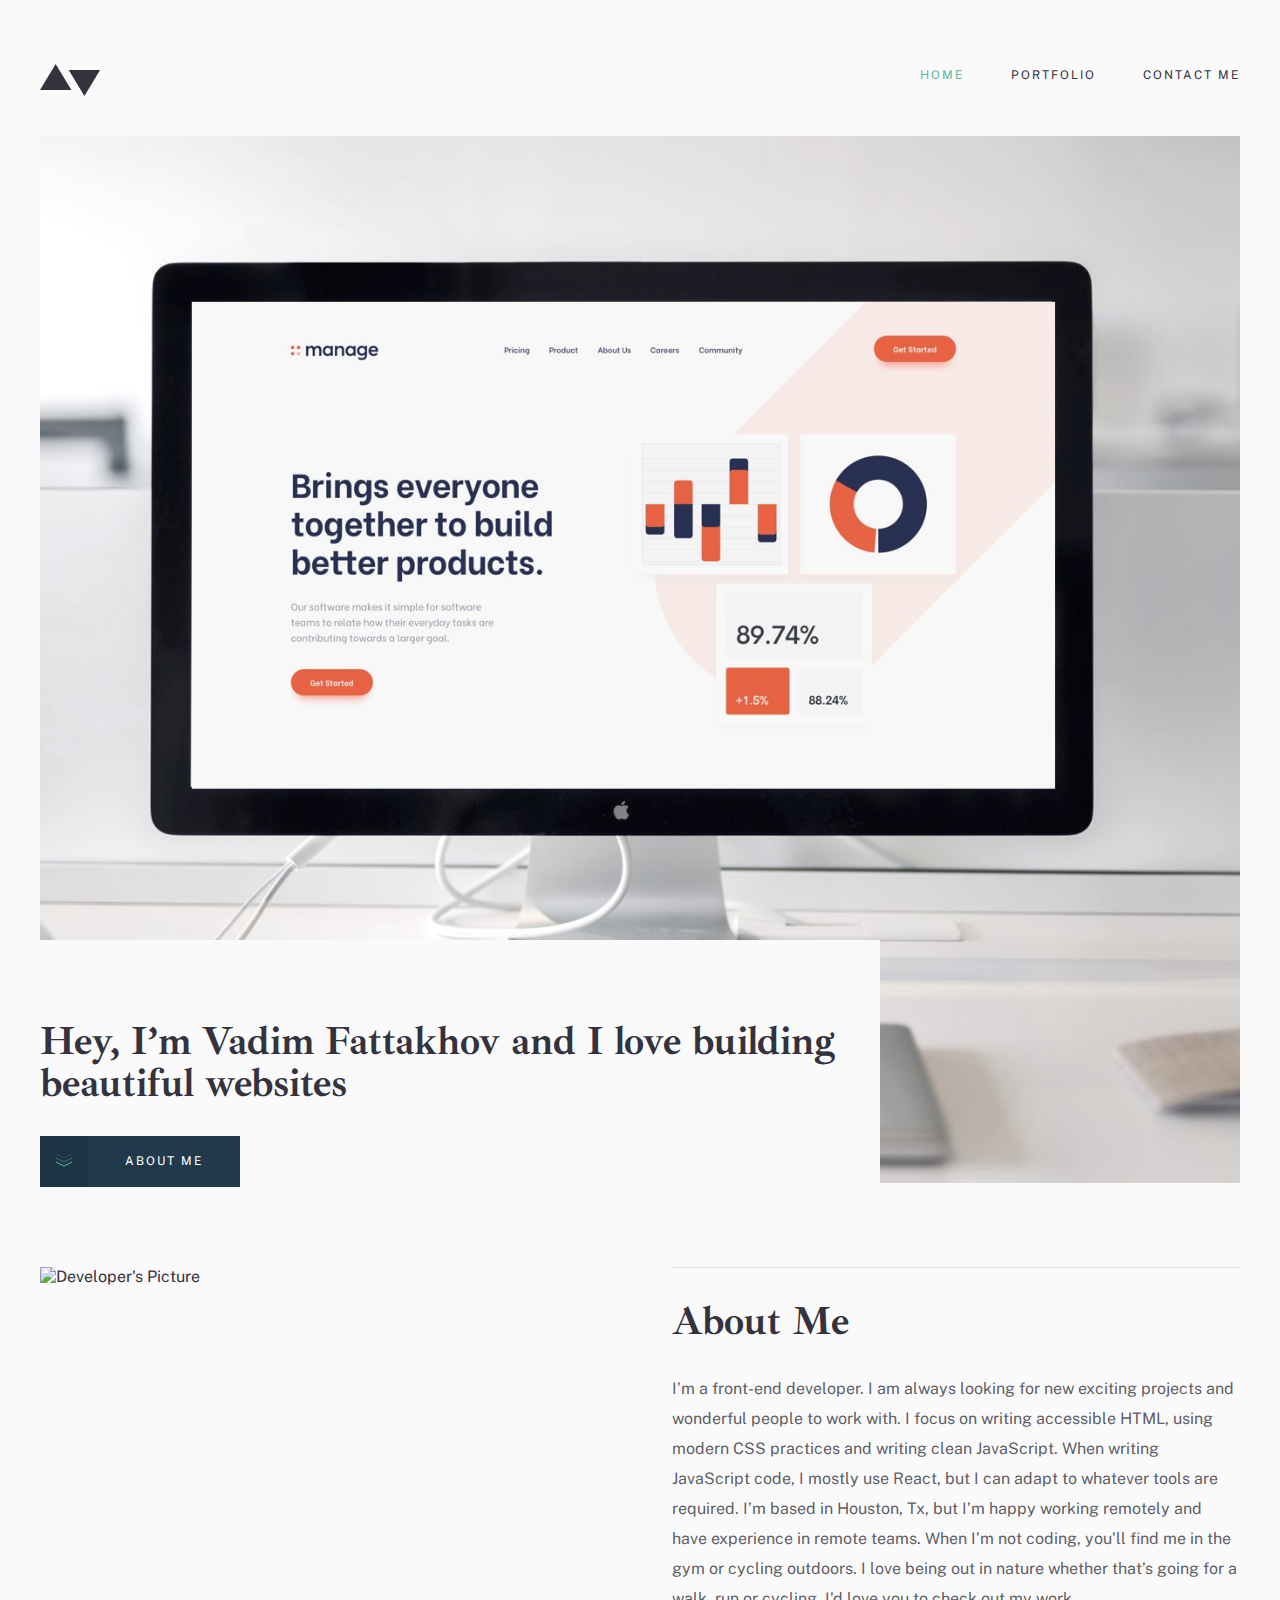
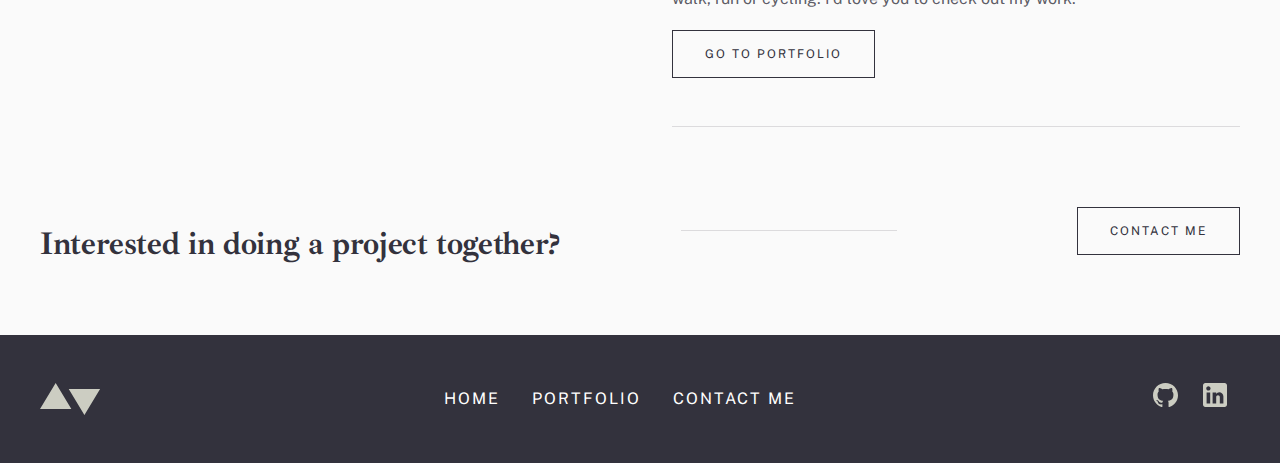
==== commit 2ef8524c: "Move Index html" ====
--- a/index.html
+++ b/index.html
@@ -10,8 +10,8 @@
       sizes="32x32"
       href="./images/favicon-32x32.png"
     />
-    <link rel="stylesheet" href="./styles.css" />
-    <script src="./script.js" defer></script>
+    <link rel="stylesheet" href="../styles/styles.css" />
+    <script src="../scripts/script.js" defer></script>
     <title>Vadim F. Web Developer</title>
   </head>
   <body>
@@ -21,22 +21,22 @@
         <img
           id="mobile-cta"
           class="mobile-menu"
-          src="images/icons/hamburger.svg"
+          src="./images/icons/hamburger.svg"
           alt="Open Navigation"
         />
 
         <nav id="nav" aria-label="primary-navigation">
           <div class="mobile-menu-exit">
             <img
-              src="/images/icons/close.svg"
+              src="./images/icons/close.svg"
               id="mobile-exit"
               alt="Close Navigation"
             />
           </div>
           <ul class="nav-links">
             <li><a class="active" href="#">Home</a></li>
-            <li><a href="./portfolio.html">Portfolio</a></li>
-            <li><a href="./contact.html">Contact Me</a></li>
+            <li><a href="./pages/portfolio.html">Portfolio</a></li>
+            <li><a href="./pages/contact.html">Contact Me</a></li>
           </ul>
         </nav>
       </div>
@@ -48,12 +48,12 @@
           class="hero-img"
           alt="hero image"
           srcset="
-            /images/homepage/mobile/image-homepage-hero.jpg      311w,
-            /images/homepage/mobile/image-homepage-hero@2x.jpg   622w,
-            /images/homepage/tablet/image-homepage-hero.jpg      688w,
-            /images/homepage/desktop/image-homepage-hero.jpg    1110w,
-            /images/homepage/tablet/image-homepage-hero@2x.jpg  1376w,
-            /images/homepage/desktop/image-homepage-hero@2x.jpg 2220w
+            ./images/homepage/mobile/image-homepage-hero.jpg      311w,
+            ./images/homepage/mobile/image-homepage-hero@2x.jpg   622w,
+            ./images/homepage/tablet/image-homepage-hero.jpg      688w,
+            ./images/homepage/desktop/image-homepage-hero.jpg    1110w,
+            ./images/homepage/tablet/image-homepage-hero@2x.jpg  1376w,
+            ./images/homepage/desktop/image-homepage-hero@2x.jpg 2220w
           "
         />
         <div class="welcome-block">
@@ -65,7 +65,7 @@
           <a href="#about-me">
             <div class="about-me-link">
               <div class="arrows">
-                <img src="/images/icons/down-arrows.svg" alt="down-arrows" />
+                <img src="./images/icons/down-arrows.svg" alt="down-arrows" />
               </div>
               <div class="about-me-text">About Me</div>
             </div>
@@ -76,9 +76,7 @@
     <main class="main">
       <div class="container">
         <div class="main-pic">
-          <img
-            src="/images/homepage/Vadim_photo.jpg"
-            alt="Developer's Picture"
+          <img src=/images/homepage/Vadim_photo.jpg" alt="Developer's Picture"
           />
         </div>
         <article class="main-text borders">
@@ -105,7 +103,7 @@
         <h2 class="h2 m-bl-2">Interested in doing a project together?</h2>
         <div class="cross-line"></div>
         <div class="cta-div">
-          <a class="main-cta" href="#">Contact Me</a>
+          <a class="main-cta" href="./pages/contact.html">Contact Me</a>
         </div>
       </div>
     </section>
@@ -120,8 +118,8 @@
 
           <ul class="nav-links">
             <li><a href="">Home</a></li>
-            <li><a href="./portfolio.html">Portfolio</a></li>
-            <li><a href="./contact.html">Contact Me</a></li>
+            <li><a href="./pages/portfolio.html">Portfolio</a></li>
+            <li><a href="./pages/contact.html">Contact Me</a></li>
           </ul>
           <ul class="social-links">
             <li>
--- a/styles/styles.css
+++ b/styles/styles.css
@@ -0,0 +1,642 @@
+@import url("https://fonts.googleapis.com/css2?family=Ibarra+Real+Nova:wght@400;500;800&family=Public+Sans:wght@400;500;700&display=swap");
+* {
+  -webkit-box-sizing: border-box;
+          box-sizing: border-box;
+  margin: 0;
+  padding: 0;
+}
+
+* ul {
+  list-style-type: none;
+}
+
+* a {
+  text-decoration: none;
+}
+
+body {
+  font-family: Public Sans;
+  background-color: #fafafa;
+  color: #33323d;
+}
+
+.h1 {
+  font-family: Ibarra Real Nova;
+  font-size: 40px;
+  font-weight: 800;
+  line-height: 42px;
+}
+
+.h2,
+.h3 {
+  font-family: Ibarra Real Nova;
+  font-size: 32px;
+  font-weight: 400;
+  line-height: 42px;
+  letter-spacing: -0.36px;
+}
+
+.container {
+  margin-inline: 1.5rem;
+}
+
+.borders {
+  border-top: 1px solid rgba(51, 50, 61, 0.15);
+  border-bottom: 1px solid rgba(51, 50, 61, 0.15);
+}
+
+.m-bl-1 {
+  margin-block: 1rem;
+}
+
+.m-bl-2 {
+  margin-block: 2rem;
+}
+
+.m-bl-3 {
+  margin-block: 3rem;
+}
+
+.p-bl-1 {
+  padding-block: 1rem;
+}
+
+.p-bl-2 {
+  padding-block: 2rem;
+}
+
+.p-bl-3 {
+  padding-block: 3rem;
+}
+
+.navbar {
+  margin-block: 2.5rem;
+}
+
+.navbar .container {
+  display: -webkit-box;
+  display: -ms-flexbox;
+  display: flex;
+  place-content: space-between;
+}
+
+.navbar .mobile-menu {
+  cursor: pointer;
+  height: 13px;
+}
+
+.navbar nav {
+  display: block;
+  position: fixed;
+  right: 0;
+  margin-right: 1.5rem;
+  display: none;
+}
+
+.navbar nav .mobile-menu-exit {
+  text-align: end;
+}
+
+.navbar nav .mobile-menu-exit img {
+  background-color: #fafafa;
+  cursor: pointer;
+  height: 24px;
+  width: 24px;
+}
+
+.navbar nav .nav-links {
+  background-color: #33323d;
+  padding: 1rem 4rem;
+  margin-top: 2rem;
+}
+
+.navbar nav .nav-links li {
+  text-align: center;
+  margin-block: 1rem;
+}
+
+.navbar nav .nav-links li a {
+  color: white;
+  letter-spacing: 2px;
+  text-transform: uppercase;
+  font-size: 12px;
+}
+
+nav.visible {
+  display: block;
+}
+
+.hero .hero-img {
+  width: 100%;
+}
+
+.about-me-link {
+  background-color: #203a4c;
+  width: 12.5rem;
+  display: -webkit-box;
+  display: -ms-flexbox;
+  display: flex;
+  -webkit-box-align: center;
+      -ms-flex-align: center;
+          align-items: center;
+}
+
+.about-me-link .arrows {
+  padding: 1rem;
+  background-color: rgba(0, 0, 0, 0.1);
+}
+
+.about-me-link .about-me-text {
+  color: white;
+  margin-inline: auto;
+  text-transform: uppercase;
+  font-size: 12px;
+  letter-spacing: 2px;
+}
+
+.main .container {
+  margin-top: 5rem;
+  margin-bottom: 3rem;
+}
+
+.main .main-pic {
+  margin-bottom: 2rem;
+}
+
+.main .main-pic img {
+  width: 100%;
+}
+
+.main .main-text {
+  padding-bottom: 2rem;
+}
+
+p {
+  line-height: 30px;
+  color: rgba(51, 50, 61, 0.8);
+}
+
+.list-styled {
+  line-height: 30px;
+  color: rgba(51, 50, 61, 0.8);
+  list-style-type: disc;
+  list-style-position: inside;
+}
+
+.main-cta {
+  padding: 1rem 2rem;
+  margin-block: 1rem;
+  display: inline-block;
+  border: 1px solid #33323d;
+  color: #33323d;
+  font-size: 12px;
+  letter-spacing: 2px;
+  text-transform: uppercase;
+}
+
+.secondary-cta {
+  padding: 1rem 2rem;
+  display: inline-block;
+  border: none;
+  color: white;
+  background-color: #203a4c;
+  font-size: 12px;
+  letter-spacing: 2px;
+  text-transform: uppercase;
+  cursor: pointer;
+}
+
+.cooperation {
+  margin-block: 4rem;
+  text-align: center;
+}
+
+.cooperation h2 {
+  font-weight: 800;
+}
+
+.footer {
+  padding-block: 3rem;
+  background-color: #33323d;
+}
+
+.footer .secondary-navigation {
+  text-align: center;
+}
+
+.footer .secondary-navigation .nav-links li {
+  padding-block: 1rem;
+}
+
+.footer .secondary-navigation .nav-links li a {
+  color: white;
+  text-transform: uppercase;
+  letter-spacing: 2px;
+}
+
+.footer .smm-logo {
+  -webkit-filter: invert(100%);
+          filter: invert(100%);
+}
+
+.social-links {
+  display: -webkit-box;
+  display: -ms-flexbox;
+  display: flex;
+  -webkit-box-pack: center;
+      -ms-flex-pack: center;
+          justify-content: center;
+  margin-top: 1rem;
+}
+
+.social-links li {
+  margin-inline: 0.5rem;
+}
+
+.main-contact-me .container {
+  padding-block: 1rem;
+}
+
+.contact-form {
+  margin-bottom: 5rem;
+}
+
+.contact-form h2 {
+  font-weight: 800;
+}
+
+.contact-form .form-item {
+  margin-block: 1rem;
+}
+
+.contact-form .form-item input,
+.contact-form .form-item textarea {
+  width: 100%;
+  margin-top: 0.5rem;
+  padding: 1rem;
+  background-color: rgba(51, 50, 61, 0.1);
+  border: none;
+}
+
+.contact-form .form-item input::-webkit-input-placeholder,
+.contact-form .form-item textarea::-webkit-input-placeholder {
+  font-family: Public Sans;
+}
+
+.contact-form .form-item input:-ms-input-placeholder,
+.contact-form .form-item textarea:-ms-input-placeholder {
+  font-family: Public Sans;
+}
+
+.contact-form .form-item input::-ms-input-placeholder,
+.contact-form .form-item textarea::-ms-input-placeholder {
+  font-family: Public Sans;
+}
+
+.contact-form .form-item input::placeholder,
+.contact-form .form-item textarea::placeholder {
+  font-family: Public Sans;
+}
+
+.contact-form .form-item input:focus,
+.contact-form .form-item textarea:focus {
+  outline: solid 1px #5fb4a2;
+}
+
+.form-error::after {
+  content: "This field is required";
+  font-size: 10px;
+  font-weight: 800;
+  font-style: italic;
+  color: #f43030;
+}
+
+.proj-descr .preview-items img {
+  width: 100%;
+}
+
+.portfolio-nav .container {
+  display: -webkit-box;
+  display: -ms-flexbox;
+  display: flex;
+  -webkit-box-pack: justify;
+      -ms-flex-pack: justify;
+          justify-content: space-between;
+}
+
+.portfolio-nav .container .nav-item {
+  width: 50%;
+}
+
+.portfolio-nav .container .nav-item a {
+  display: block;
+  color: #33323d;
+  cursor: pointer;
+}
+
+.portfolio-nav .container .nav-item a p {
+  margin-bottom: unset;
+}
+
+.portfolio-nav .container .reverse {
+  text-align: end;
+  border-left: 1px solid rgba(51, 50, 61, 0.15);
+}
+
+.portf-detail-main .aside {
+  font-size: 13px;
+  color: #5fb4a2;
+  line-height: 30px;
+  font-weight: 800;
+}
+
+@media only screen and (min-width: 768px) {
+  .container {
+    margin-inline: 2.5rem;
+  }
+  .navbar {
+    margin-top: 4rem;
+  }
+  .mobile-menu,
+  .mobile-menu-exit {
+    display: none;
+  }
+  #nav {
+    display: initial;
+    position: unset;
+    margin-right: 0;
+  }
+  #nav .nav-links {
+    background-color: unset;
+    padding: unset;
+    width: 20rem;
+    display: -webkit-box;
+    display: -ms-flexbox;
+    display: flex;
+    -webkit-box-pack: justify;
+        -ms-flex-pack: justify;
+            justify-content: space-between;
+    margin-top: 0;
+  }
+  #nav .nav-links li {
+    text-align: unset;
+    margin-block: unset;
+  }
+  #nav .nav-links li a {
+    color: #33323d;
+    letter-spacing: 2px;
+    text-transform: uppercase;
+    font-size: 12px;
+  }
+  #nav .nav-links li .active {
+    color: #5fb4a2;
+  }
+  .hero .container {
+    position: relative;
+  }
+  .hero .container .welcome-block {
+    position: absolute;
+    bottom: 0;
+    background-color: #fafafa;
+    width: 70%;
+    padding-top: 3rem;
+  }
+  .hero .container .welcome-block .welcome-text {
+    width: 80%;
+    margin-bottom: 4rem;
+  }
+  .main .container {
+    display: -webkit-box;
+    display: -ms-flexbox;
+    display: flex;
+    gap: 4rem;
+  }
+  .main .container .main-pic {
+    margin-bottom: 0;
+  }
+  .main .container .main-pic img {
+    height: 100%;
+    -o-object-fit: cover;
+       object-fit: cover;
+    -o-object-position: 80% 0%;
+       object-position: 80% 0%;
+  }
+  .main .container > * {
+    -webkit-box-flex: 2;
+        -ms-flex: 2;
+            flex: 2;
+  }
+  .portf-detail-main .portf-detail-text {
+    display: -ms-grid;
+    display: grid;
+    -ms-grid-columns: 0.8fr 1fr;
+        grid-template-columns: 0.8fr 1fr;
+    -ms-grid-rows: 1fr (0.5fr)[2];
+        grid-template-rows: 1fr repeat(2, 0.5fr);
+    grid-column-gap: 4rem;
+    grid-row-gap: 0px;
+  }
+  .portf-detail-main .h1 {
+    -ms-grid-row: 1;
+    -ms-grid-row-span: 1;
+    -ms-grid-column: 1;
+    -ms-grid-column-span: 1;
+    grid-area: 1 / 1 / 2 / 2;
+  }
+  .portf-detail-main .aside {
+    -ms-grid-row: 2;
+    -ms-grid-row-span: 1;
+    -ms-grid-column: 1;
+    -ms-grid-column-span: 1;
+    grid-area: 2 / 1 / 3 / 2;
+  }
+  .portf-detail-main .action {
+    -ms-grid-row: 3;
+    -ms-grid-row-span: 1;
+    -ms-grid-column: 1;
+    -ms-grid-column-span: 1;
+    grid-area: 3 / 1 / 4 / 2;
+  }
+  .portf-detail-main p {
+    -ms-grid-row: 1;
+    -ms-grid-row-span: 3;
+    -ms-grid-column: 2;
+    -ms-grid-column-span: 1;
+    grid-area: 1 / 2 / 4 / 3;
+    margin-block: auto;
+  }
+  .cooperation .container {
+    display: -ms-grid;
+    display: grid;
+    -ms-grid-columns: 0.9fr 0.32fr 0.46fr;
+        grid-template-columns: 0.9fr 0.32fr 0.46fr;
+    -ms-grid-rows: 1fr;
+        grid-template-rows: 1fr;
+    grid-column-gap: 2rem;
+    grid-row-gap: 0px;
+  }
+  .cooperation .container h2 {
+    text-align: start;
+    margin-bottom: 0;
+  }
+  .cooperation .container .cross-line {
+    width: 100%;
+    margin-block: auto;
+    height: 0;
+    border-top: 1px solid rgba(51, 50, 61, 0.15);
+  }
+  .cooperation .container .cta-div {
+    margin-block: auto;
+    text-align: end;
+  }
+  .footer {
+    padding-block: 3rem;
+  }
+  .footer .secondary-navigation {
+    display: -webkit-box;
+    display: -ms-flexbox;
+    display: flex;
+    -webkit-box-pack: justify;
+        -ms-flex-pack: justify;
+            justify-content: space-between;
+  }
+  .footer .secondary-navigation .nav-links {
+    display: -webkit-box;
+    display: -ms-flexbox;
+    display: flex;
+  }
+  .footer .secondary-navigation .nav-links li {
+    padding-block: unset;
+    margin-block: auto;
+    margin-inline: 1rem;
+  }
+  .footer .secondary-navigation .social-links {
+    display: -webkit-box;
+    display: -ms-flexbox;
+    display: flex;
+    -webkit-box-pack: center;
+        -ms-flex-pack: center;
+            justify-content: center;
+    margin-top: 0;
+  }
+  .footer .secondary-navigation .social-links li {
+    margin-inline: 0.8rem;
+  }
+  .about-me-link:hover {
+    background-color: #5fb4a2;
+  }
+  .main-cta:hover {
+    background-color: #33323d;
+    color: #eaeaeb;
+  }
+  .secondary-cta:hover {
+    background-color: #5fb4a2;
+  }
+  .portfolio .container:nth-child(even) {
+    -webkit-box-orient: horizontal;
+    -webkit-box-direction: reverse;
+        -ms-flex-direction: row-reverse;
+            flex-direction: row-reverse;
+  }
+  .portfolio .container .main-pic {
+    padding-block: 3rem;
+  }
+  .portfolio-nav .nav-item .layout {
+    display: -webkit-box;
+    display: -ms-flexbox;
+    display: flex;
+    -webkit-box-align: center;
+        -ms-flex-align: center;
+            align-items: center;
+    gap: 2rem;
+  }
+  .portfolio-nav .nav-item .reverse {
+    -webkit-box-orient: horizontal;
+    -webkit-box-direction: reverse;
+        -ms-flex-direction: row-reverse;
+            flex-direction: row-reverse;
+  }
+  .portfolio-nav .nav-item p {
+    margin-bottom: unset;
+  }
+}
+
+@media only screen and (min-width: 1440px) {
+  .container {
+    margin-inline: 10.3rem;
+  }
+  .hero .container {
+    padding-bottom: 3rem;
+  }
+  .hero .container .welcome-block {
+    background-color: #fafafa;
+    width: 40%;
+    padding-top: 3rem;
+  }
+  .hero .container .welcome-block .welcome-text {
+    font-size: 50px;
+    width: 80%;
+    margin-bottom: 4rem;
+    line-height: 50px;
+  }
+  .main .container {
+    display: -webkit-box;
+    display: -ms-flexbox;
+    display: flex;
+    gap: 8rem;
+  }
+  .main .container .main-pic {
+    -webkit-box-flex: 1;
+        -ms-flex-positive: 1;
+            flex-grow: 1;
+  }
+  .main .container .main-text {
+    -webkit-box-flex: 0.6;
+        -ms-flex-positive: 0.6;
+            flex-grow: 0.6;
+    margin-right: 6rem;
+    display: -webkit-box;
+    display: -ms-flexbox;
+    display: flex;
+    -webkit-box-orient: vertical;
+    -webkit-box-direction: normal;
+        -ms-flex-direction: column;
+            flex-direction: column;
+    -webkit-box-pack: center;
+        -ms-flex-pack: center;
+            justify-content: center;
+    -webkit-box-align: start;
+        -ms-flex-align: start;
+            align-items: flex-start;
+  }
+  .cooperation .container {
+    -ms-grid-columns: 0.8fr 0.9fr 0.46fr;
+        grid-template-columns: 0.8fr 0.9fr 0.46fr;
+    grid-column-gap: 1rem;
+  }
+  .portf-detail-main .container {
+    display: -webkit-box;
+    display: -ms-flexbox;
+    display: flex;
+    gap: 8rem;
+  }
+  .portf-detail-main .portf-detail-text {
+    display: unset;
+    -webkit-box-pack: justify;
+        -ms-flex-pack: justify;
+            justify-content: space-between;
+    -ms-flex-item-align: start;
+        -ms-grid-row-align: start;
+        align-self: start;
+  }
+  .portf-detail-main .aside {
+    font-size: 16px;
+  }
+  .portf-detail-main p {
+    margin-block: 1rem;
+  }
+  .proj-descr {
+    margin-top: 0;
+  }
+}
+/*# sourceMappingURL=styles.css.map */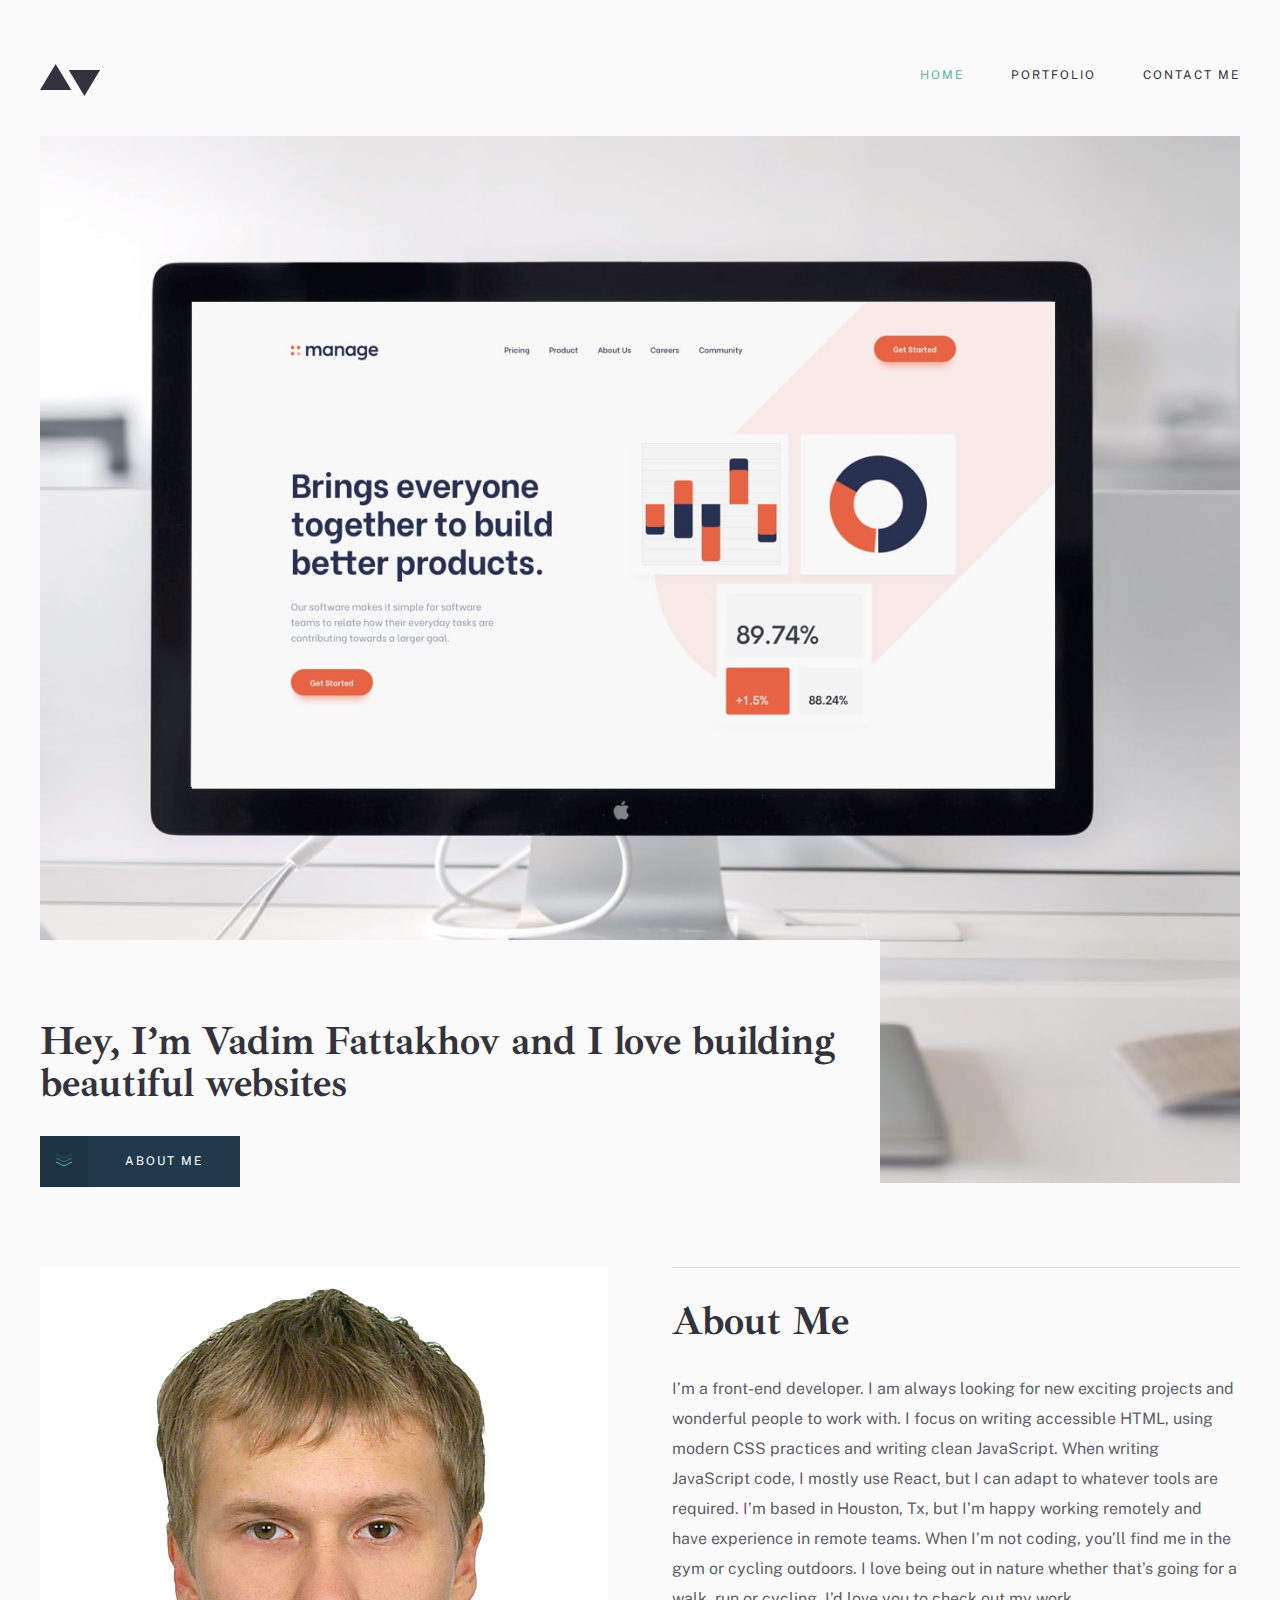
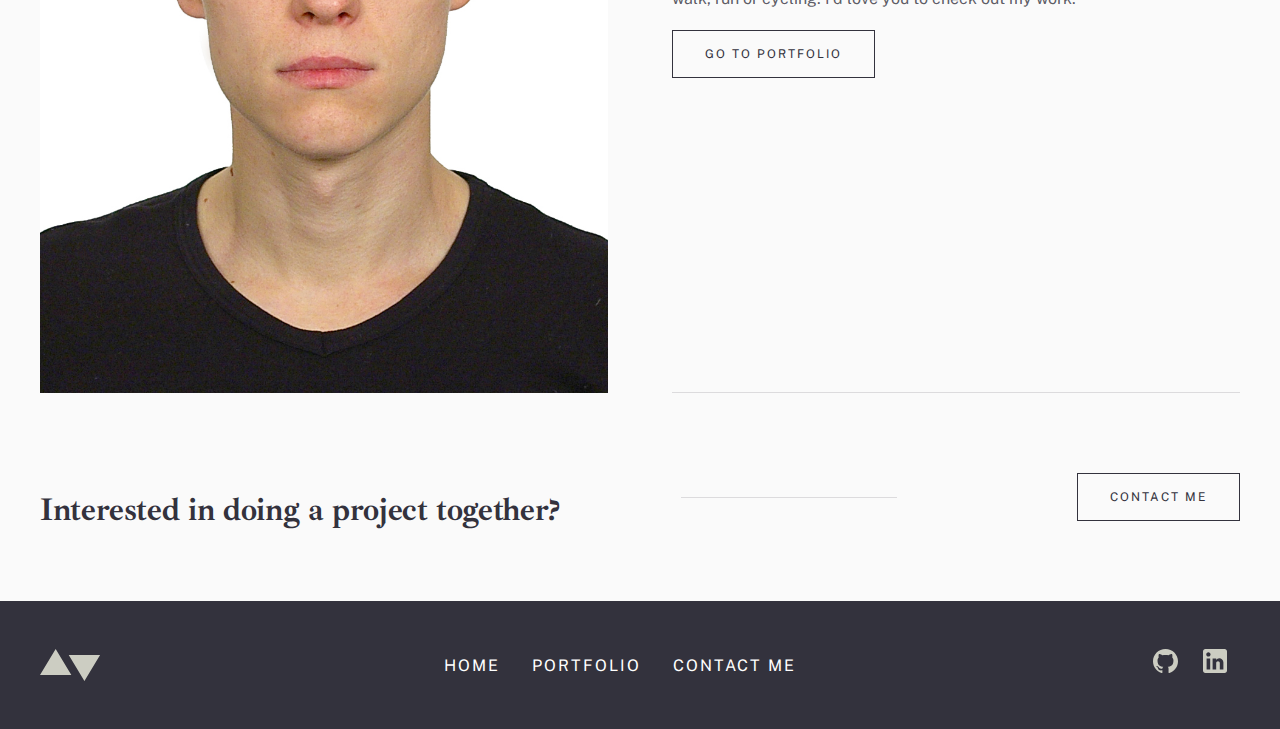
==== commit f9c4b614: "Clean Up Image Files" ====
--- a/index.html
+++ b/index.html
@@ -10,8 +10,8 @@
       sizes="32x32"
       href="./images/favicon-32x32.png"
     />
-    <link rel="stylesheet" href="../styles/styles.css" />
-    <script src="../scripts/script.js" defer></script>
+    <link rel="stylesheet" href="./styles/styles.css" />
+    <script src="./scripts/script.js" defer></script>
     <title>Vadim F. Web Developer</title>
   </head>
   <body>
@@ -76,7 +76,9 @@
     <main class="main">
       <div class="container">
         <div class="main-pic">
-          <img src=/images/homepage/Vadim_photo.jpg" alt="Developer's Picture"
+          <img
+            src="./images/homepage/Vadim_photo.jpg"
+            alt="Developer's Picture"
           />
         </div>
         <article class="main-text borders">
--- a/styles/styles.css
+++ b/styles/styles.css
@@ -276,6 +276,7 @@
   padding: 1rem;
   background-color: rgba(51, 50, 61, 0.1);
   border: none;
+  font-family: Public Sans;
 }
 
 .contact-form .form-item input::-webkit-input-placeholder,
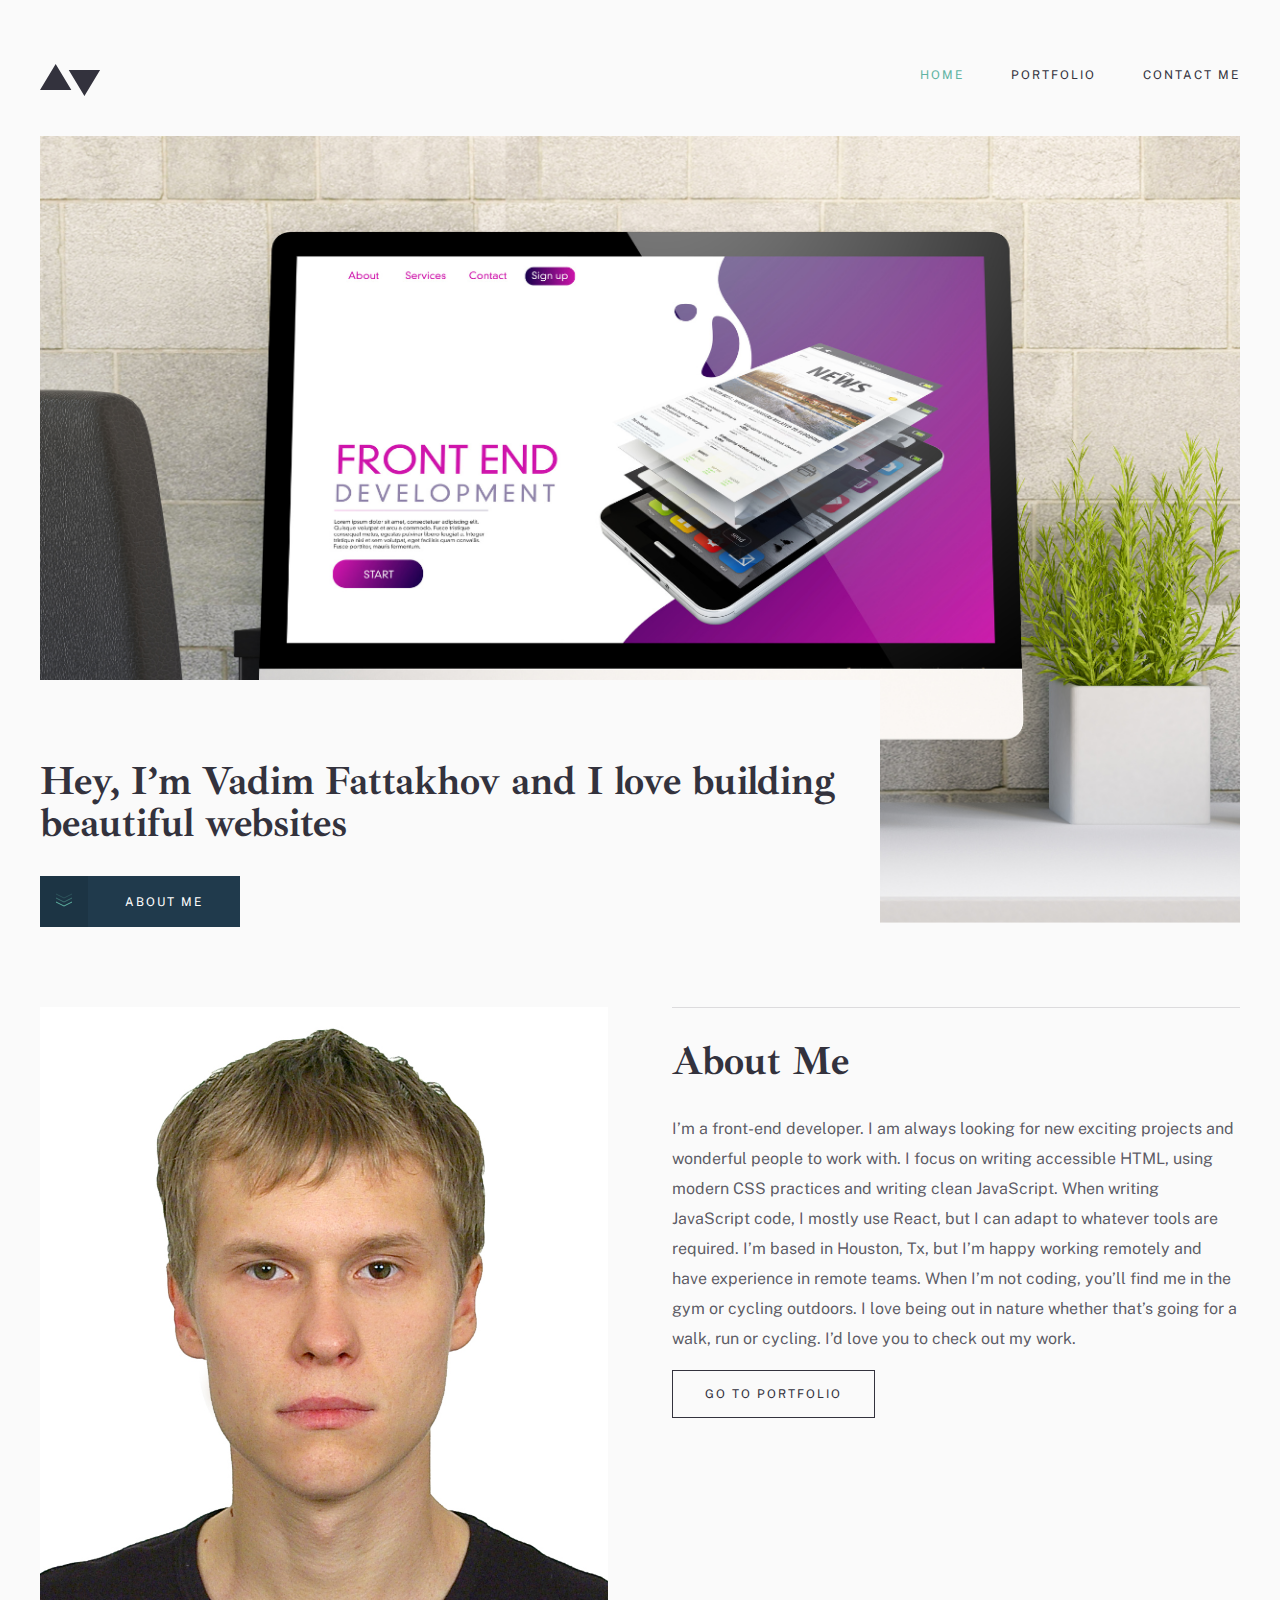
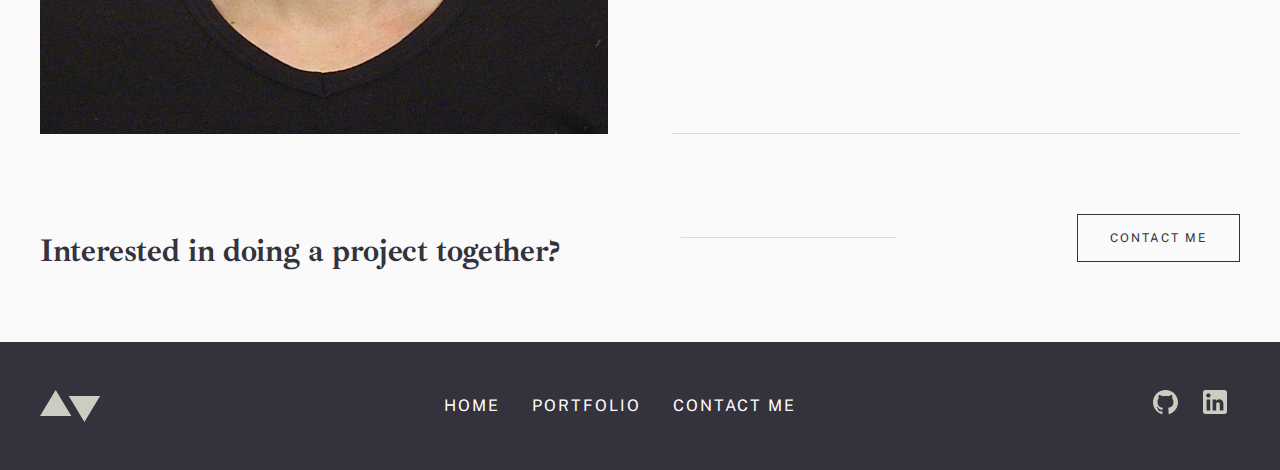
==== commit 7cb76b81: "Change Index Hero img" ====
--- a/index.html
+++ b/index.html
@@ -43,7 +43,7 @@
     </header>
     <section class="hero">
       <div class="container">
-        <img
+        <!-- <img
           src="./images/homepage/mobile/image-homepage-hero.jpg"
           class="hero-img"
           alt="hero image"
@@ -55,6 +55,15 @@
             ./images/homepage/tablet/image-homepage-hero@2x.jpg  1376w,
             ./images/homepage/desktop/image-homepage-hero@2x.jpg 2220w
           "
+        /> -->
+        <img
+          class="hero-img"
+          src="./images/homepage/image-homepage-hero_768px.png"
+          srcset="
+            ./images/homepage/image-homepage-hero_768px.png   768w,
+            ./images/homepage/image-homepage-hero_1440px.png 1440w
+          "
+          alt="hero image"
         />
         <div class="welcome-block">
           <h1 class="h1 m-bl-2">
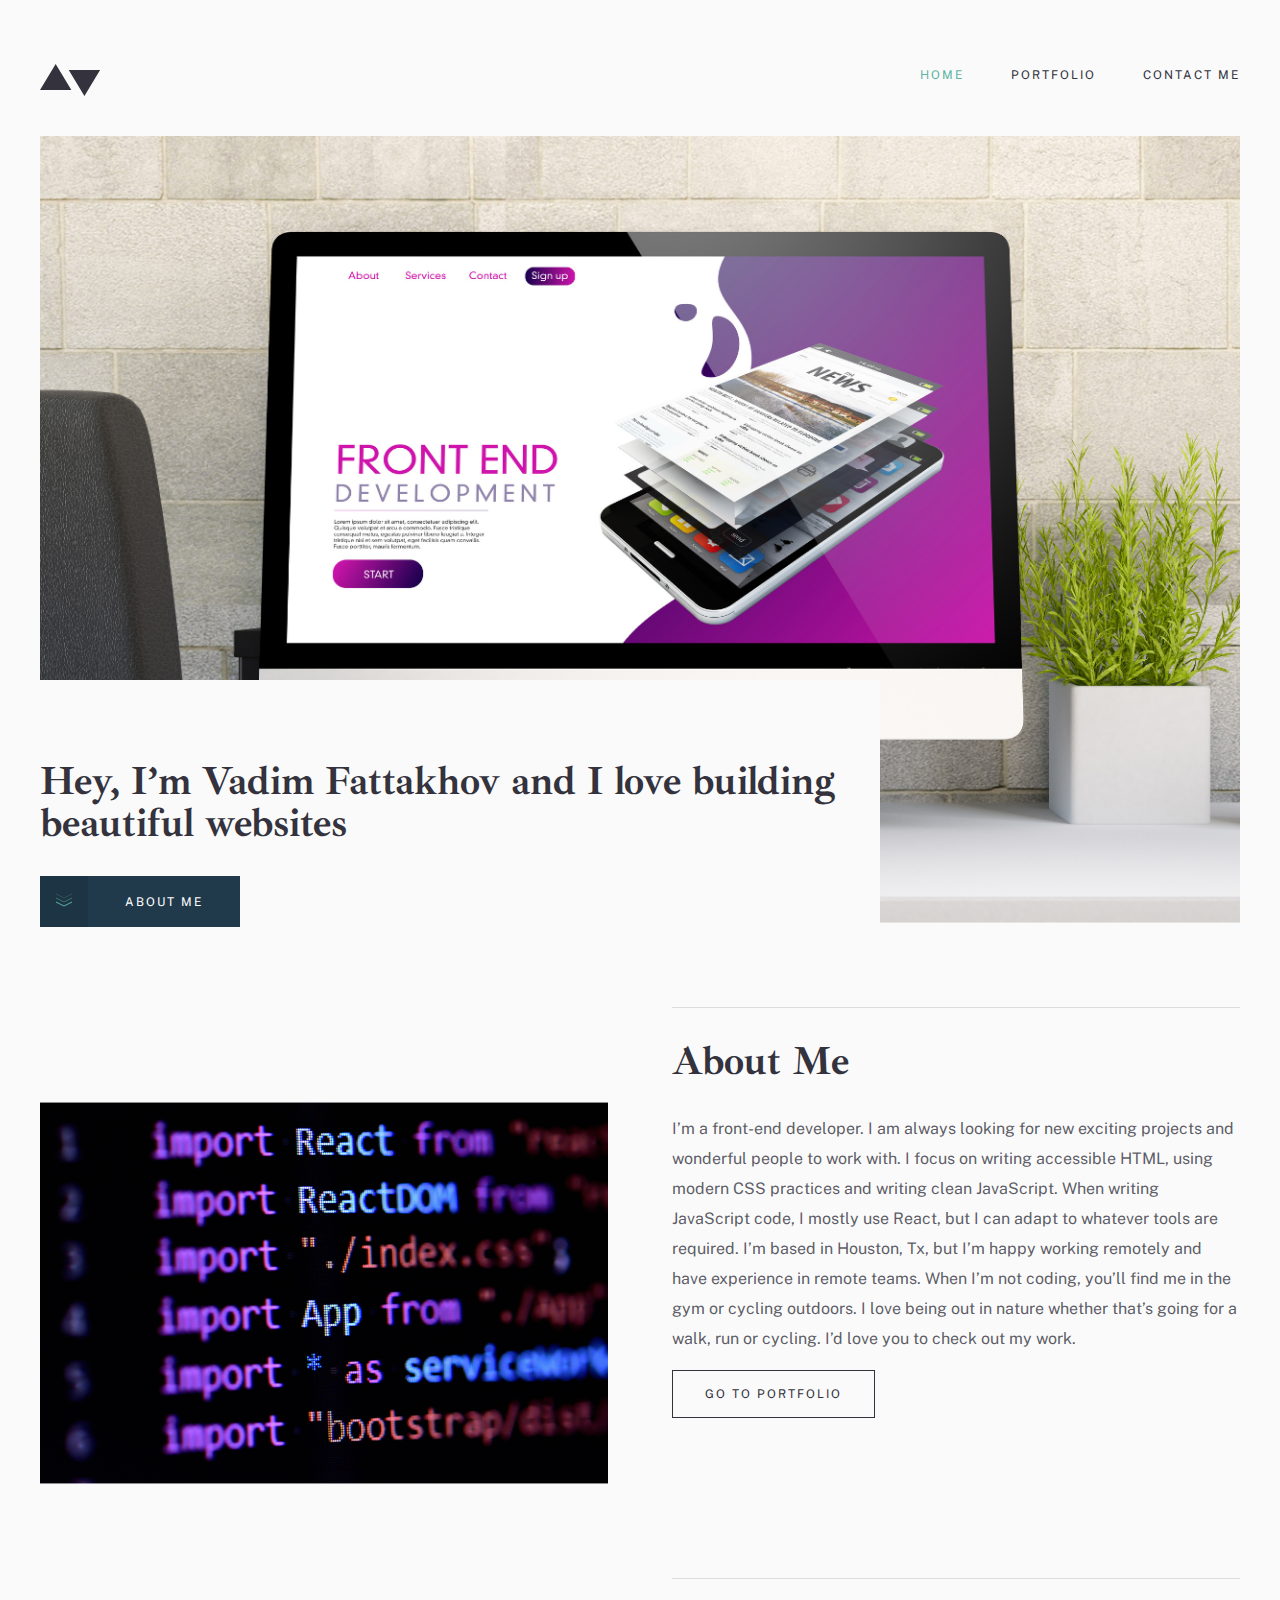
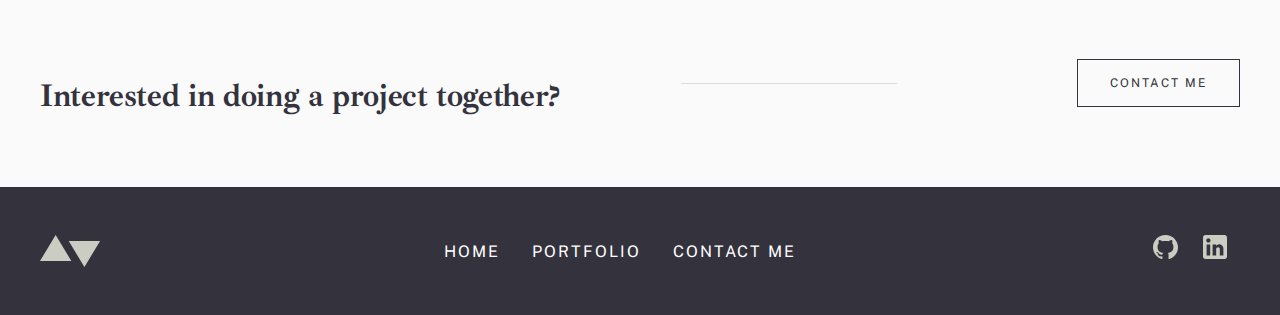
==== commit f3b6849e: "Add Movies App Project" ====
--- a/index.html
+++ b/index.html
@@ -43,19 +43,6 @@
     </header>
     <section class="hero">
       <div class="container">
-        <!-- <img
-          src="./images/homepage/mobile/image-homepage-hero.jpg"
-          class="hero-img"
-          alt="hero image"
-          srcset="
-            ./images/homepage/mobile/image-homepage-hero.jpg      311w,
-            ./images/homepage/mobile/image-homepage-hero@2x.jpg   622w,
-            ./images/homepage/tablet/image-homepage-hero.jpg      688w,
-            ./images/homepage/desktop/image-homepage-hero.jpg    1110w,
-            ./images/homepage/tablet/image-homepage-hero@2x.jpg  1376w,
-            ./images/homepage/desktop/image-homepage-hero@2x.jpg 2220w
-          "
-        /> -->
         <img
           class="hero-img"
           src="./images/homepage/image-homepage-hero_768px.png"
@@ -86,7 +73,7 @@
       <div class="container">
         <div class="main-pic">
           <img
-            src="./images/homepage/Vadim_photo.jpg"
+            src="./images/homepage/WebDevLogos.png"
             alt="Developer's Picture"
           />
         </div>
@@ -105,7 +92,7 @@
             going for a walk, run or cycling. I&CloseCurlyQuote;d love you to
             check out my work.
           </p>
-          <a class="main-cta" href="./portfolio.html">Go To Portfolio</a>
+          <a class="main-cta" href="./pages/portfolio.html">Go To Portfolio</a>
         </article>
       </div>
     </main>
--- a/styles/styles.css
+++ b/styles/styles.css
@@ -71,6 +71,7 @@
 
 .navbar {
   margin-block: 2.5rem;
+  position: relative;
 }
 
 .navbar .container {
@@ -86,8 +87,7 @@
 }
 
 .navbar nav {
-  display: block;
-  position: fixed;
+  position: absolute;
   right: 0;
   margin-right: 1.5rem;
   display: none;
